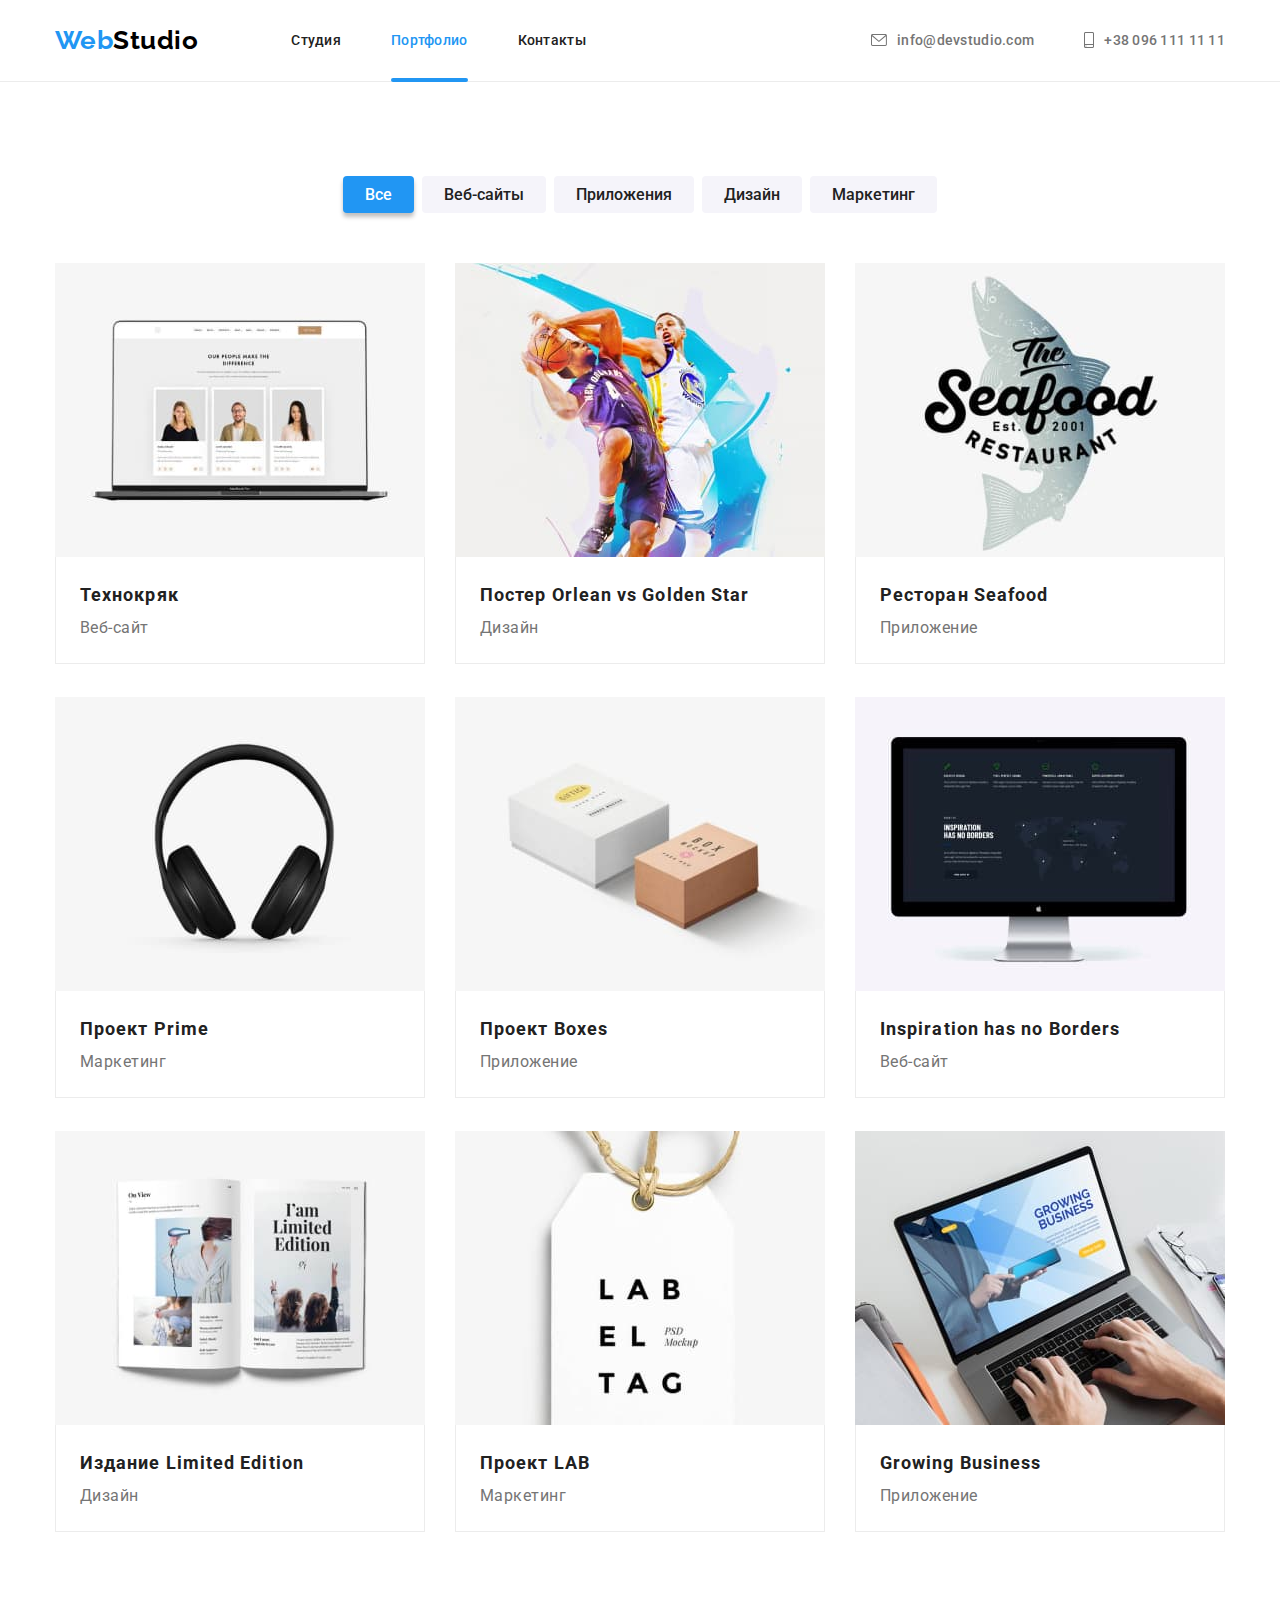
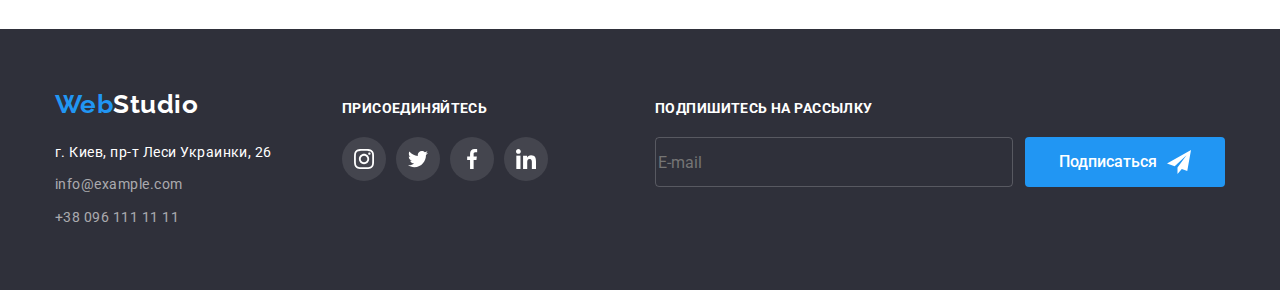
==== portfolio.html @ 254dceac "hw7 --- 1" ====
<!DOCTYPE html>
<html lang="ru">
<head>
  <meta charset="UTF-8">
  <meta http-equiv="X-UA-Compatible" content="IE=edge">
  <meta name="viewport" content="width=device-width, initial-scale=1.0">
  <title>portfolio</title>
  <link rel="stylesheet" href="https://fonts.googleapis.com/css2?family=Raleway:wght@700&family=Roboto:wght@400;500;700;900&display=swap">
  <link rel="stylesheet" href="https://cdnjs.cloudflare.com/ajax/libs/modern-normalize/1.1.0/modern-normalize.css"
    integrity="sha512-Y0MM+V6ymRKN2zStTqzQ227DWhhp4Mzdo6gnlRnuaNCbc+YN/ZH0sBCLTM4M0oSy9c9VKiCvd4Jk44aCLrNS5Q=="
    crossorigin="anonymous" referrerpolicy="no-referrer" />
  <link rel="stylesheet" href="./css/styles.css">  
  <link rel="stylesheet" href="./css/main.min.css">
</head>
<body class="page">
  <!-- Шапка портфолио ------->
  <header class="header">
    <div class="container logo-head">
      <a href="./index.html" class="logo link logo-header"
      >Web<span lang="en" class="top-logo">Studio</span>
      </a>
      <nav class="nav">
        <ul class="site-nav list">
          <li class="site-nav__item"> <a href="./index.html" class="site-nav__studio link"> Студия</a> </li>
          <li class="site-nav__item"> <a href="./portfolio.html" class="site-nav__portfolio link current"> Портфолио</a> </li>
          <li class="site-nav__item"> <a href="" class="site-nav__contacts link"> Контакты</a> </li>
        </ul>
      </nav>
      <ul class="auth-nav list">
        <li class="auth-nav__item"> <a href="mailto:info@devstudio.com" 
                target="_blank" rel="noopener noreferrer"
                class="auth-nav__mail link"><svg class="mail-icon" width="16" height="12">
                  <use href="./images/icons.svg#icon-envelope"></use>
                </svg> info@devstudio.com</a>
        </li>
        <li class="auth-nav__item"> <a href="tel:+380961111111"
                class="auth-nav__phone link"><svg class="phone-icon" width="10" height="16" viewBox="0 0 10 16" fill="none" xmlns="http://www.w3.org/2000/svg">
                  <path d="M8.5 0H1.5C0.672848 0 0 0.672848 0 1.5V14.5C0 15.3272 0.672848 16 1.5 16H8.5C9.32715 16 10 15.3272 10 14.5V1.5C10 0.672848 9.32715 0 8.5 0ZM1.5 1H8.5C8.77588 1 9 1.22412 9 1.5V12H1V1.5C1 1.22412 1.22412 1 1.5 1ZM8.5 15H1.5C1.22412 15 1 14.7759 1 14.5V13H9V14.5C9 14.7759 8.77588 15 8.5 15Z"
                     />
                  <path
                    d="M2.35355 13.7389C2.54882 13.9213 2.54882 14.2169 2.35355 14.3992C2.15828 14.5816 1.84172 14.5816 1.64645 14.3992C1.45118 14.2169 1.45118 13.9213 1.64645 13.7389C1.84172 13.5566 2.15828 13.5566 2.35355 13.7389Z"
                     />
                </svg> +38 096 111 11 11</a>
        </li>
      </ul>
    </div>
  </header>

  <main>
    
  <!--Кнопки-->
  <section class="section portfolio-section">
    <div class="container">
      <h1 class="visually-hidden">Portfolio</h1>
      <ul class="portfolio-btns list">
        <li class="btns-list"><button type="button" class="portfolio-button current">Все</button></li>
        <li class="btns-list"><button type="button" class="portfolio-button">Веб-сайты</button></li>
        <li class="btns-list"><button type="button" class="portfolio-button">Приложения</button></li>
        <li class="btns-list"><button type="button" class="portfolio-button">Дизайн</button></li>
        <li class="btns-list"><button type="button" class="portfolio-button">Маркетинг</button></li>
      </ul>  

  <!--Макеты проектов-->
      <ul class="projects list">
        <li class="item">
          <a href="" class="project-wrap link">
            <div class="project-item-wrap"> 
              <img src="./images/technocrash.jpg" alt="Фото ноутбука" width="370" height="294">
              <p class="project-top-text">Технокряк это современная площадка распространения коронавируса. Компании используют эту платформу для цифрового
              шпионажа и атак на защищённые сервера конкурентов.</p>
            </div>
            <div class="description-photo">            
              <h2 class="title sites">Технокряк</h2> 
              <p class="section content">Веб-сайт </p>
            </div>
          </a>
        </li>

        <li class="item">
          <a href="" class="project-wrap link">
            <div class="project-item-wrap">
              <img src="./images/basketball.jpg" alt="Фото баскетболистов" width="370" height="294">
              <p class="project-top-text">Технокряк это современная площадка распространения коронавируса. Компании используют эту платформу для цифрового
              шпионажа и атак на защищённые сервера конкурентов.</p>
            </div>
            <div class="description-photo">            
              <h2 class="title sites">Постер <span lang="en"> Orlean vs Golden Star</span></h2> 
              <p class="section content">Дизайн </p>
            </div>
          </a>
        </li>

        <li class="item">
          <a href="" class="project-wrap link">
            <div class="project-item-wrap">
              <img src="./images/seafood.jpg" alt="Фото рыбы" width="370" height="294">
              <p class="project-top-text">Технокряк это современная площадка распространения коронавируса. Компании используют эту платформу для цифрового
              шпионажа и атак на защищённые сервера конкурентов.</p>
            </div>
            <div class="description-photo">            
              <h2 class="title sites">Ресторан <span lang="en">Seafood</span> </h2> 
              <p class="section content">Приложение </p>
            </div>
          </a>
        </li>

        <li class="item">
          <a href="" class="project-wrap link">
            <div class="project-item-wrap">
              <img src="./images/speakerphone.jpg" alt="Фото Наушники" width="370" height="294">
              <p class="project-top-text">Технокряк это современная площадка распространения коронавируса. Компании используют эту платформу для цифрового
              шпионажа и атак на защищённые сервера конкурентов.</p>
            </div>
            <div class="description-photo">            
              <h2 class="title sites">Проект <span lang="en">Prime</span></h2> 
              <p class="section content">Маркетинг </p>
            </div>
          </a>
        </li>

        <li class="item">
          <a href="" class="project-wrap link">
            <div class="project-item-wrap">        
              <img src="./images/boxes.jpg" alt="Фото Коробки" width="370" height="294">
              <p class="project-top-text">Технокряк это современная площадка распространения коронавируса. Компании используют эту платформу для цифрового
              шпионажа и атак на защищённые сервера конкурентов.</p>
            </div>
            <div class="description-photo">            
              <h2 class="title sites">Проект <span lang="en">Boxes</span></h2> 
              <p class="section content">Приложение </p>
            </div>
          </a>
        </li>

        <li class="item">
          <a href="" class="project-wrap link">
            <div class="project-item-wrap">
              <img src="./images/display.jpg" alt="Фото Дисплей" width="370" height="294">
              <p class="project-top-text">Технокряк это современная площадка распространения коронавируса. Компании используют эту платформу для цифрового
              шпионажа и атак на защищённые сервера конкурентов.</p>
            </div>
            <div class="description-photo">            
              <h2 class="title sites" lang="en">Inspiration has no Borders</h2> 
              <p class="section content">Веб-сайт </p>
            </div>
          </a>
        </li>

        <li class="item">
          <a href="" class="project-wrap link">
            <div class="project-item-wrap">
              <img src="./images/book.jpg" alt="Фото Книга" width="370" height="294">
              <p class="project-top-text">Технокряк это современная площадка распространения коронавируса. Компании используют эту платформу для цифрового
              шпионажа и атак на защищённые сервера конкурентов.</p>
            </div>
            <div class="description-photo">            
              <h2 class="title sites">Издание <span lang="en">Limited Edition</span></h2> 
              <p class="section content">Дизайн</p> 
            </div>
          </a>
        </li>

        <li class="item">
          <a href="" class="project-wrap link">
            <div class="project-item-wrap">
              <img src="./images/trincket.jpg" alt="Фото брелок" width="370" height="294">
              <p class="project-top-text">Технокряк это современная площадка распространения коронавируса. Компании используют эту платформу для цифрового
              шпионажа и атак на защищённые сервера конкурентов.</p>
            </div>
            <div class="description-photo">            
              <h2 class="title sites">Проект <span lang="en">LAB</span> </h2> 
              <p class="section content">Маркетинг</p> 
            </div>
          </a>
        </li>
        
        <li class="item">
          <a href="" class="project-wrap link">
            <div class="project-item-wrap">
              <img src="./images/desktop.jpg" alt="Фото компьютер" width="370" height="294">
              <p class="project-top-text">Технокряк это современная площадка распространения коронавируса. Компании используют эту платформу для цифрового
              шпионажа и атак на защищённые сервера конкурентов.</p>
            </div>
            <div class="description-photo">            
              <h2 class="title sites" lang="en">Growing Business</h2> 
              <p class="section content">Приложение</p> 
            </div>
          </a>
        </li> 
      </ul>
    </div>
  </section>
  </main>

  <!--------- Подвал-->
  <footer class="footer">
    <div class="container bottom">
        <div class="address-box">
          <a href="./index.html" class="logo link logo-footer">Web<span class="down logo link">Studio</span></a>
          <address>
            <ul class="address list">
              <li class="address__item city"> г. Киев, пр-т Леси Украинки, 26 </li>
              <li class="address__item "> <a href="mailto:info@example.com" class="mail link">info@example.com</a> </li>
              <li class="address__item "> <a href="tel:+380961111111" class="phone link"> +38 096 111 11 11</a> </li>
            </ul>
          </address>
        </div>

        <div class="connect">
          <p class="connect-title">присоединяйтесь</p>
          <ul class="team-social-list list">
            <li class="footer-social-item">
              <a href="" class="footer-social-link">
                <svg class="footer-social-icon" width="20" height="20">
                  <use href="./images/icons.svg#icon-instagram"></use>
                </svg>
              </a>
            </li>
            <li class="footer-social-item">
              <a href="" class="footer-social-link">
                <svg class="footer-social-icon" width="20" height="20">
                  <use href="./images/icons.svg#icon-twitter"></use>
                </svg>
              </a>
            </li>
            <li class="footer-social-item">
              <a href="" class="footer-social-link">
                <svg class="footer-social-icon" width="20" height="20">
                  <use href="./images/icons.svg#icon-facebook"></use>
                </svg>
              </a>
            </li>
            <li class="footer-social-item">
              <a href="" class="footer-social-link">
                <svg class="footer-social-icon" width="20" height="20">
                  <use href="./images/icons.svg#icon-linkedin"></use>
                </svg>
              </a>
            </li>
          </ul>
        </div>
      
            <section class="online">
              <h2 class="online-title">Подпишитесь на рассылку</h2>
              <form action="#" class="online-form">
                <input 
                  type="email" 
                  name="online-mail" 
                  class="online-input" 
                  placeholder="E-mail"  
                  required
                >
                <button type="submit" class="online-button">
                  Подписаться<svg class="online-button-icon" 
                    width="24" 
                    height="24">
                    <use 
                      href="./images/icons.svg#icon-icon-send">
                    </use>
                  </svg>
                </button>
              </form>
            </section>

    </div>
  </footer>  
</body>
</html>
---- css/main.min.css ----
:root{--primary-text-color: #757575;--title-text-color: #212121;--accent-color: #ffffff;--background-color: #f5f4fa;--accent-text-color: #2196f3;--background-hero: #2f303a;--address-color: #c4c4c4;--logo-color: #000000;--header-border: #ececec;--address-color: rgba(255, 255, 255, 0.6);--social-link-color: #afb1b8;--button-shadow: rgba(0, 0, 0, 0.25);--footer-social-link-color: rgba(255, 255, 255, 0.1);--input-form-border: rgba(255, 255, 255, 0.2);--time-duration: 500ms;--features-background-color: rgba(47, 48, 58, 0.8);--top-box-color: rgba(33, 150, 243, 0.9);--backdrop-color: rgba(0, 0, 0, 0.2)}.visually-hidden{position:absolute;width:1px;height:1px;margin:-1px;border:0;padding:0;white-space:nowrap;clip-path:inset(100%);clip:rect(0 0 0 0);overflow:hidden}html{box-sizing:border-box}*,*::before,*::after{box-sizing:inherit}input:-webkit-autofill,input:-webkit-autofill:hover,input:-webkit-autofill:focus,input:-webkit-autofill:active{transition:background-color 5000s ease-in-out 0s;-webkit-box-shadow:0 0 0px 1000px #fff inset}p,h1,h2,h3,h4,h5,h6{margin:0}img{display:block;max-width:100%;height:auto}.list{list-style:none;padding:0;margin:0}.page{margin:0;background-color:var(--accent-color);color:var(--primary-text-color);font-family:Roboto, sans-serif;font-style:normal;letter-spacing:0.03em}.container{text-align:center;width:1200px;margin:0px auto;padding:0 15px}.section .title{color:var(--title-text-color);font-weight:700;font-size:18px;line-height:2;letter-spacing:0.06em}.team-social-list{display:flex;justify-content:center}.team-social-item{background-color:var(--accent-color);width:44px;height:44px;border-radius:50%;transition:background-color var(--time-duration) cubic-bezier(0.4, 0, 0.2, 1)}.team-social-item+.team-social-item{margin-left:10px}.social-link{width:100%;height:100%;display:flex;align-items:center;justify-content:center;border-radius:50%;transition:color var(--time-duration) cubic-bezier(0.4, 0, 0.2, 1),background-color var(--time-duration) cubic-bezier(0.4, 0, 0.2, 1)}.social-link:hover,.social-link:focus{background-color:var(--accent-text-color)}.social-link:hover .social-icon,.social-link:focus .social-icon{fill:var(--accent-color)}.social-icon{fill:var(--social-link-color);transition:fill var(--time-duration) cubic-bezier(0.4, 0, 0.2, 1)}.customers{justify-content:center;padding-top:100px;padding-bottom:88px}.customers-title{margin-bottom:50px}.customers-list{display:flex;justify-content:center}.customers-item{background-color:var(--accent-color);width:170px;height:92px;border:1px solid var(--social-link-color);box-sizing:border-box;border-radius:4px;transition:color var(--time-duration) cubic-bezier(0.4, 0, 0.2, 1)}.customers-item:hover,.customers-item:focus{border:1px solid var(--accent-text-color);box-sizing:border-box;border-radius:4px}.customers-item+.customers-item{margin-left:30px}.customers-link{width:100%;height:100%;display:flex;align-items:center;justify-content:center;transition:color var(--time-duration) cubic-bezier(0.4, 0, 0.2, 1)}.customers-link:hover,.customers-link:focus{background-color:var(--accent-color)}.customers-link:hover .customers-icon,.customers-link:focus .customers-icon{fill:var(--accent-text-color)}.customers-icon{fill:var(--social-link-color);transition:fill var(--time-duration) cubic-bezier(0.4, 0, 0.2, 1)}.header{border-bottom:1px solid var(--header-border)}.logo-head{display:flex;align-items:center}.link{text-decoration:none;color:inherit;transition:color var(--time-duration) cubic-bezier(0.4, 0, 0.2, 1)}.logo{color:var(--accent-text-color);font-weight:700;font-size:26px;line-height:1.2;font-family:Raleway, sans-serif;transition:color var(--time-duration) cubic-bezier(0.4, 0, 0.2, 1)}.logo:hover{color:var(--accent-text-color)}.top-logo{color:var(--logo-color)}.logo-header .logo{padding-top:24px;padding-bottom:24px}.down,.city{color:var(--accent-color)}.nav{margin-left:93px}.site-nav{display:flex;color:var(--title-text-color);font-weight:500;font-size:14px;line-height:1.2;letter-spacing:.02em;transition:color var(--time-duration) cubic-bezier(0.4, 0, 0.2, 1)}.site-nav__item+.site-nav__item{margin-left:50px}.site-nav__studio,.site-nav__portfolio,.site-nav__contacts{color:var(--title-text-color);padding-top:32px;padding-bottom:32px;display:block;transition:color var(--time-duration) cubic-bezier(0.4, 0, 0.2, 1)}.site-nav .link{position:relative}.site-nav .link:hover,.site-nav .link:focus,.site-nav .link.current{color:var(--accent-text-color)}.site-nav .link.current::after{position:absolute;content:"";width:100%;height:4px;background-color:var(--accent-text-color);left:0;bottom:-1px;box-sizing:border-box;border-radius:2px}.auth-nav{display:flex;margin-left:auto;transition:color var(--time-duration) cubic-bezier(0.4, 0, 0.2, 1)}.auth-nav__item+.auth-nav__item{margin-left:50px}.auth-nav__mail,.auth-nav__phone,.auth-nav__first-mail{display:flex;align-items:center;color:var(--primary-text-color);font-weight:500;font-size:14px;line-height:1.2;letter-spacing:.02em;padding:32px 0;transition:color var(--time-duration) cubic-bezier(0.4, 0, 0.2, 1)}.auth-nav .link:hover,.auth-nav .link:focus{color:var(--accent-text-color)}.auth-nav .link:hover .mail-icon,.auth-nav .link:focus .mail-icon,.auth-nav .link:hover .phone-icon,.auth-nav .link:focus .phone-icon{fill:var(--accent-text-color)}.mail-icon,.phone-icon{fill:currentColor;margin-right:10px;transition:fill var(--time-duration) cubic-bezier(0.4, 0, 0.2, 1)}.hero{padding-top:200px;padding-bottom:200px;background-color:var(--background-hero);background-image:linear-gradient(rgba(47,48,58,0.4), rgba(47,48,58,0.4)),url(../images/hero-bg.jpg);width:1600px;height:600px;background-repeat:no-repeat;background-position:50% 50%;background-size:cover;margin:0 auto}.hero__title{color:var(--accent-color);font-weight:900;font-size:44px;line-height:1.4;letter-spacing:.06em;width:696px;margin:0 auto 30px;text-transform:uppercase}.hero__button{color:var(--accent-color);font-weight:700;font-size:16px;line-height:1.9;letter-spacing:.06em;text-align:center;width:200px;height:50px;border-radius:4px;border:0;background-color:var(--accent-text-color);font-family:Roboto, sans-serif;cursor:pointer}.employees{display:flex}.employees .item{border-radius:4px;box-shadow:0 4px 4px 0 var(--button-shadow);overflow:hidden}.employees .item+.item{margin-left:30px}.property{padding-bottom:94px;padding-top:94px}.properties{display:flex}.properties .item{margin-right:30px;width:270px}.properties .item:last-child{margin-right:0}.property-item{display:flex;align-items:center;justify-content:center;background-color:var(--background-color);width:270px;height:120px;margin-bottom:30px}.title-features{display:inline;margin-right:auto;margin-bottom:50px}.photos{padding-bottom:94px}.features{display:flex}.features .item{position:relative}.features .item+.item{margin-left:30px}.features-text{color:var(--accent-color);font-weight:700;font-size:14px;line-height:1.2;letter-spacing:.03em;text-transform:uppercase}.features-text-box{position:absolute;background-color:var(--features-background-color);width:370px;height:70px;bottom:0;display:flex;align-items:center;justify-content:center}.projects{display:flex;flex-wrap:wrap;padding-left:0;padding-right:0;transition:color var(--time-duration) cubic-bezier(0.4, 0, 0.2, 1)}.projects .item{text-align:left;width:370px;height:404px;margin-right:30px;transition:color var(--time-duration) cubic-bezier(0.4, 0, 0.2, 1),box-shadow var(--time-duration) cubic-bezier(0.4, 0, 0.2, 1)}.projects .project-wrap:hover,.projects .project-wrap:focus{box-shadow:0 4px 4px 0 var(--button-shadow)}.project-wrap{display:block;transition:box-shadow var(--time-duration) cubic-bezier(0.4, 0, 0.2, 1)}.project-wrap:hover .project-top-text,.project-wrap:focus .project-top-text{transform:translateY(0)}.projects .item:nth-child(3n){margin-right:0}.projects .item:nth-child(n+3){margin-bottom:30px}.projects .item:nth-last-child(-n+3){margin-bottom:0}.project-item-wrap{position:relative;overflow:hidden}.project-top-text{position:absolute;top:0;left:0;height:100%;color:var(--accent-color);font-size:18px;line-height:1.55;letter-spacing:.03em;background-color:var(--top-box-color);padding:63px 24px;transform:translateY(101%);transition:transform var(--time-duration)}.address .link{color:var(--address-color)}.address .link:focus,.address .link:hover{color:var(--accent-text-color)}.footer{display:flex;padding-top:60px;padding-bottom:60px;background-color:var(--background-hero)}.bottom{display:flex;text-align:left}.footer .bottom{align-items:baseline}.page{color:var(--address-color)}.footer .mail,.footer .phone,.footer .city{font-weight:400;font-size:14px;line-height:1.7;font-style:normal;display:block}.address__item{margin-bottom:9px}.address__item:last-child{margin-bottom:0}.bottom .logo{display:flex}.logo-footer{margin-bottom:20px}.address-row{margin-bottom:9px}.connect{margin-left:70px}.connect-title,.online-title{color:var(--accent-color);font-weight:700;font-size:14px;line-height:1.2;letter-spacing:.03em;margin-bottom:20px;text-transform:uppercase}.footer-social-item{border-radius:50%;width:44px;height:44px;transition:background-color var(--time-duration) cubic-bezier(0.4, 0, 0.2, 1)}.footer-social-link{width:100%;height:100%;display:flex;align-items:center;justify-content:center;border-radius:50%;transition:background-color var(--time-duration) cubic-bezier(0.4, 0, 0.2, 1);background-color:var(--footer-social-link-color)}.footer-social-link:hover,.footer-social-link:focus{background-color:var(--accent-text-color)}.footer-social-link:hover .footer-social-icon,.footer-social-link:focus .footer-social-icon{fill:var(--accent-color)}.footer-social-item+.footer-social-item{margin-left:10px}.footer-social-icon{fill:var(--accent-color);transition:fill var(--time-duration) cubic-bezier(0.4, 0, 0.2, 1)}.online{margin-left:auto}.online-input{background-color:transparent;width:358px;height:50px;border:1px solid var(--input-form-border);border-radius:4px;outline:none;background-color:transparent;color:var(--accent-color);transition:border-color var(--time-duration) cubic-bezier(0.4, 0, 0.2, 1)}.online-form{display:flex;align-items:center;justify-content:center}.online-title{color:var(--accent-color);font-weight:700;font-size:14px;line-height:1.2;letter-spacing:.03em;margin-bottom:20px;text-transform:uppercase}.online-button{display:flex;align-items:center;justify-content:center;border-radius:4px;padding:6px 22px;border:0;margin-left:12px;background-color:var(--accent-text-color);color:var(--accent-color);font-weight:500;font-size:16px;line-height:1.6;width:200px;height:50px;cursor:pointer;transition:color var(--time-duration) cubic-bezier(0.4, 0, 0.2, 1),background-color var(--time-duration) cubic-bezier(0.4, 0, 0.2, 1)}.online-button-icon{margin-left:10px;transition:fill var(--time-duration) cubic-bezier(0.4, 0, 0.2, 1)}.section .images{display:block}.section .customers-title,.section .images,.section .list-team{color:var(--title-text-color);font-weight:700;font-size:36px;line-height:1.16;letter-spacing:.03em;text-align:center}.section .list-team{margin-bottom:50px}.signature{background-color:var(--accent-color);padding:30px}.title-description{margin-bottom:10px;text-align:left;color:var(--title-text-color);font-weight:700;font-size:14px;line-height:1.2;letter-spacing:.03em;text-transform:uppercase}.title{color:var(--title-text-color);letter-spacing:0.06em}.title-team{color:var(--title-text-color);font-weight:500;font-size:16px;line-height:1.2;text-align:center;margin-bottom:10px}.section-content{text-align:left;color:var(--primary-text-color);font-weight:400;font-size:14px;line-height:1.71;letter-spacing:.03em}.profession{text-align:center;margin-bottom:16px}.team{background-color:var(--background-color);padding-bottom:94px;padding-top:94px}.portfolio-section{padding:94px 0;transition:color var(--time-duration) cubic-bezier(0.4, 0, 0.2, 1)}.portfolio-btns{display:flex;align-items:center;justify-content:center;margin-bottom:50px}.portfolio-btns .current{background-color:var(--accent-text-color);color:var(--accent-color);box-shadow:0 4px 4px 0 var(--button-shadow)}.btns-list:first-child{margin-left:0}.btns-list{margin-left:8px;transition:background-color var(--time-duration) cubic-bezier(0.4, 0, 0.2, 1)}.portfolio-button{border-radius:4px;padding:6px 22px;border:0;background-color:var(--background-color);color:var(--title-text-color);font-weight:500;font-size:16px;line-height:1.6;cursor:pointer;transition:color var(--time-duration) cubic-bezier(0.4, 0, 0.2, 1),background-color var(--time-duration) cubic-bezier(0.4, 0, 0.2, 1),box-shadow var(--time-duration) cubic-bezier(0.4, 0, 0.2, 1)}.portfolio-button:hover,.portfolio-button:focus,.portfolio-button:active{background-color:var(--accent-text-color);color:var(--accent-color);box-shadow:0 4px 4px 0 var(--button-shadow)}.title .sites{font-weight:700;font-size:18px;line-height:2;letter-spacing:.06em;margin-bottom:4px}.description-photo{padding:20px 24px;border:1px solid var(--header-border);border-top:0}.section .content{color:var(--primary-text-color);font-size:16px;line-height:1.87}.backdrop{position:fixed;width:100vw;height:100vh;background-color:var(--backdrop-color);top:0;left:0;transition:opacity var(--time-duration),visibility var(--time-duration)}.modal{position:absolute;padding:40px;top:50%;left:50%;transform:rotate(0) translate(-50%, -50%);transition:transform var(--time-duration);width:528px;height:581px;background-color:var(--background-color);border-radius:5px}.modal-form{margin-top:30px}.modal-form-field{margin-bottom:10px}.modal-form-field:last-child{margin-bottom:0}.modal-input-wrap{position:relative}.modal-input-text{color:var(--logo-color);font-size:12px;display:block;margin-bottom:5px}.modal-input{display:block;width:100%;height:40px;border:1px solid;border-color:var(--input-form-border);border-radius:4px;padding-left:48px;padding-right:31px;outline:none;background-color:transparent;transition:border-color var(--time-duration) cubic-bezier(0.4, 0, 0.2, 1);color:var(--logo-color)}.modal-input:focus+.input-icon,.modal-input:hover+.input-icon{fill:var(--accent-text-color)}.modal-input:hover,.modal-input:focus{border-color:var(--accent-text-color)}.modal-text{display:block;width:100%;height:100px;border:1px solid var(--input-form-border);border-radius:4px;outline:none;padding:10px;resize:none;background-color:transparent;color:var(--logo-color);transition:border-color var(--time-duration) cubic-bezier(0.4, 0, 0.2, 1)}.modal-text:focus,.modal-text:hover{border-color:var(--accent-text-color)}.input-icon{position:absolute;top:50%;transform:translateY(-50%);left:12px;transition:fill var(--time-duration) cubic-bezier(0.4, 0, 0.2, 1)}.icon-close{transition:fill var(--time-duration) cubic-bezier(0.4, 0, 0.2, 1)}.modal-close-button-link:hover .icon-close{fill:var(--accent-text-color)}.modal-close-button{position:absolute;top:8px;right:8px;width:30px;height:30px;background-color:transparent;border-radius:50%;border:1px solid var(--address-color);display:flex;align-items:center;justify-content:center;transition:fill var(--time-duration) cubic-bezier(0.4, 0, 0.2, 1)}.modal-close-button:hover,.modal-close-button:focus{fill:var(--accent-text-color)}.modal-title{position:absolute;color:var(--title-text-color);font-weight:700;font-size:20px;line-height:1.15;letter-spacing:.03em;text-align:center;margin-bottom:12px}.modal-submit-button{display:flex;align-items:center;justify-content:center;border-radius:4px;border:0;background-color:var(--accent-text-color);color:var(--accent-color);font-weight:500;font-size:16px;line-height:1.6;width:200px;height:50px;cursor:pointer;transition:color var(--time-duration) cubic-bezier(0.4, 0, 0.2, 1),background-color var(--time-duration) cubic-bezier(0.4, 0, 0.2, 1);margin:30px auto}.check-wrap{margin-top:20px}.modal-check-text{display:flex;align-items:center;color:var(--primary-text-color);font-weight:400;font-size:14px;line-height:1.71;letter-spacing:.03em}.modal-check-text span{width:16px;height:15px;border:2px solid var(--logo-color);margin-right:5px;border-radius:2px;display:flex;align-items:center;justify-content:center}.modal-check:checked+.modal-check-text span{background-color:var(--accent-color);border:none}.modal-check-link{color:var(--accent-text-color);font-weight:400;font-size:14px;line-height:1.71;letter-spacing:.03em;text-decoration-line:underline;padding-left:5px}.modal-check:checked+.modal-check-text .icon-check{fill:var(--accent-text-color)}.icon-check{fill:transparent}.is-hidden{visibility:hidden;opacity:0;pointer-events:none}.backdrop.is-hidden .modal{transform:rotate(90deg)}
/*# sourceMappingURL=main.min.css.map */
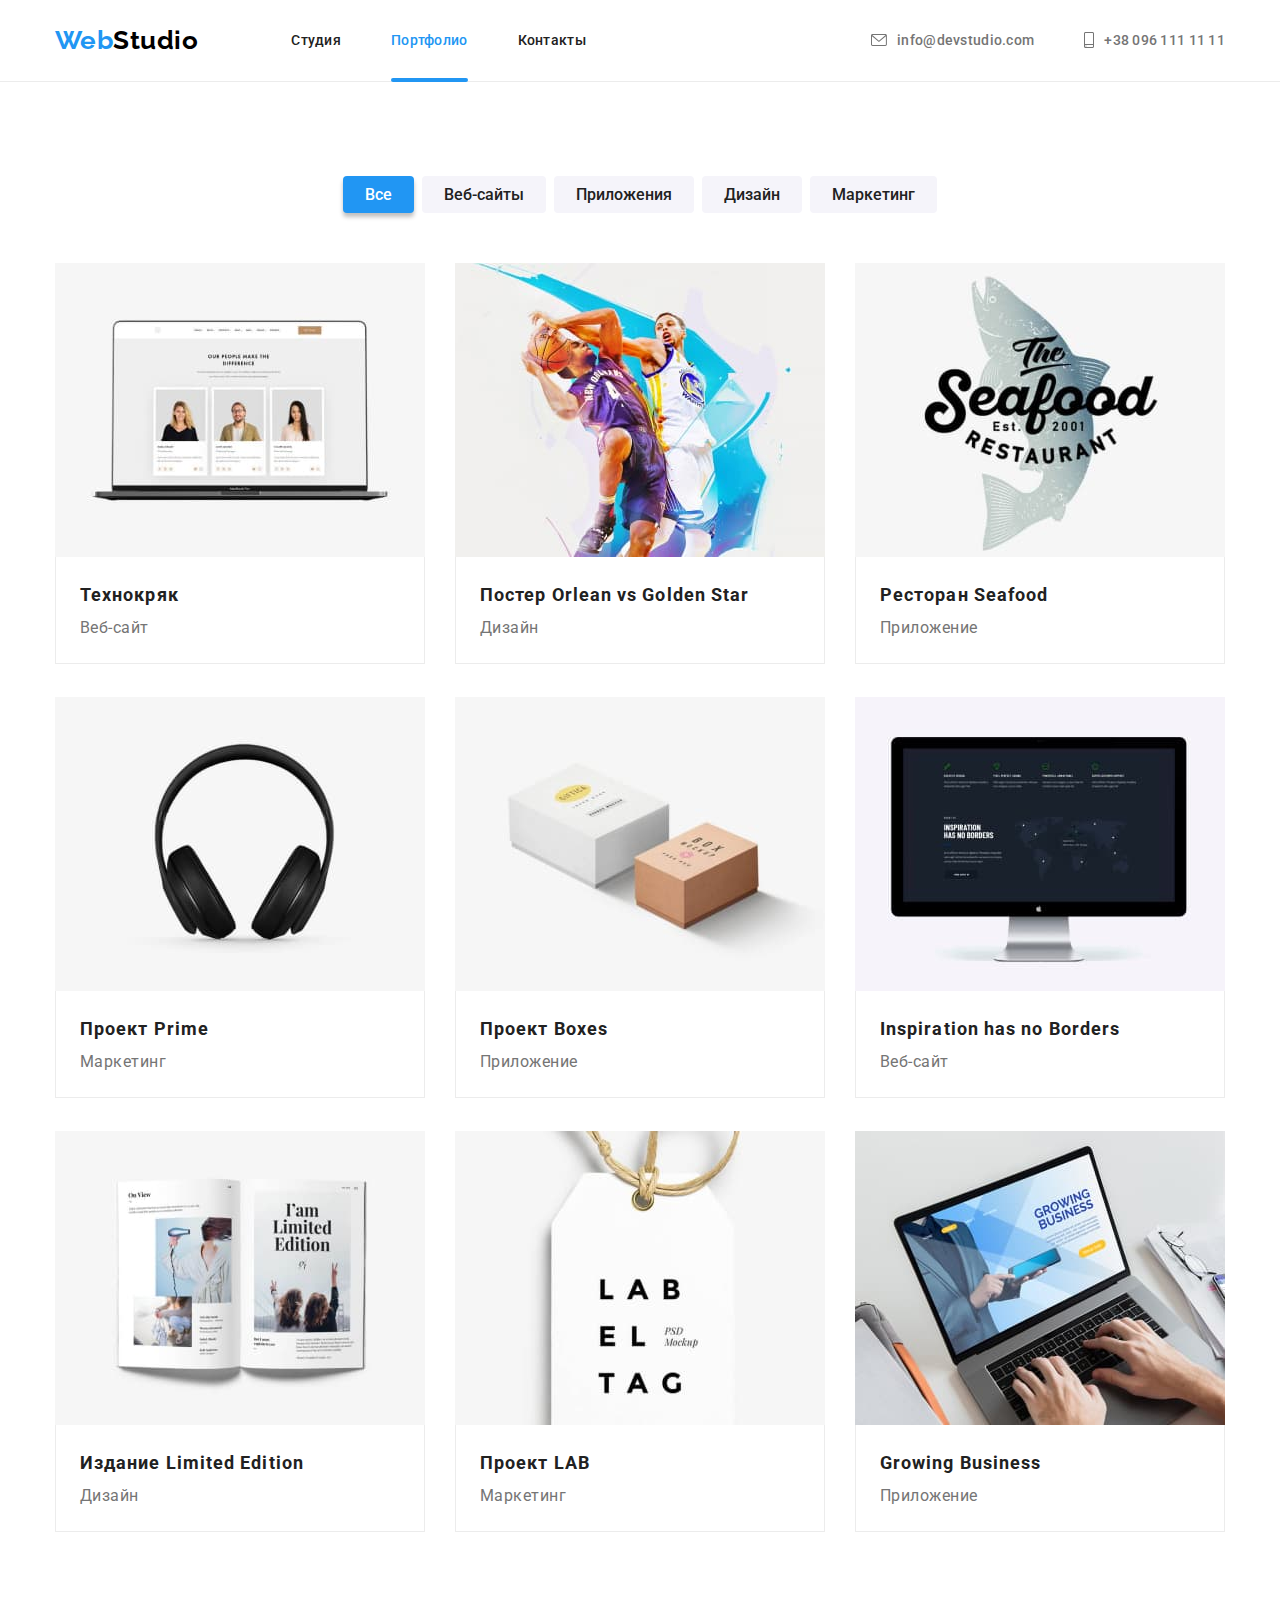
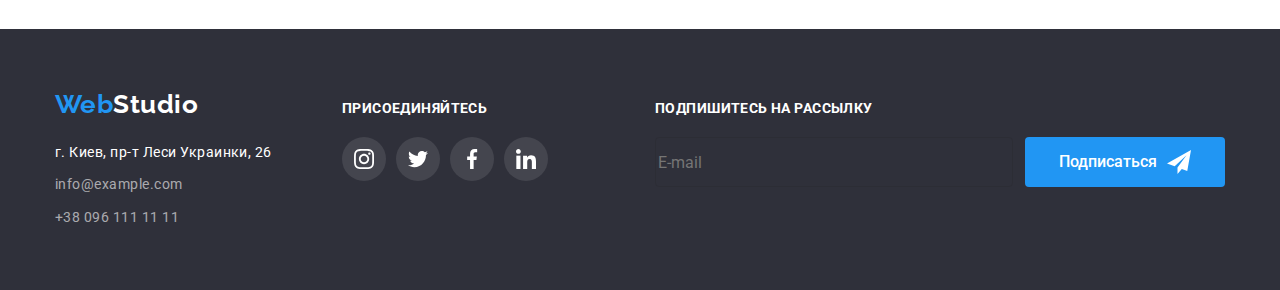
==== commit c40fc50d: "hw7 +++1" ====
--- a/portfolio.html
+++ b/portfolio.html
@@ -9,7 +9,6 @@
   <link rel="stylesheet" href="https://cdnjs.cloudflare.com/ajax/libs/modern-normalize/1.1.0/modern-normalize.css"
     integrity="sha512-Y0MM+V6ymRKN2zStTqzQ227DWhhp4Mzdo6gnlRnuaNCbc+YN/ZH0sBCLTM4M0oSy9c9VKiCvd4Jk44aCLrNS5Q=="
     crossorigin="anonymous" referrerpolicy="no-referrer" />
-  <link rel="stylesheet" href="./css/styles.css">  
   <link rel="stylesheet" href="./css/main.min.css">
 </head>
 <body class="page">
@@ -63,10 +62,10 @@
   <!--Макеты проектов-->
       <ul class="projects list">
         <li class="item">
-          <a href="" class="project-wrap link">
-            <div class="project-item-wrap"> 
+          <a href="" class="project__wrap link">
+            <div class="project__item-wrap"> 
               <img src="./images/technocrash.jpg" alt="Фото ноутбука" width="370" height="294">
-              <p class="project-top-text">Технокряк это современная площадка распространения коронавируса. Компании используют эту платформу для цифрового
+              <p class="project__top-text">Технокряк это современная площадка распространения коронавируса. Компании используют эту платформу для цифрового
               шпионажа и атак на защищённые сервера конкурентов.</p>
             </div>
             <div class="description-photo">            
@@ -77,10 +76,10 @@
         </li>
 
         <li class="item">
-          <a href="" class="project-wrap link">
-            <div class="project-item-wrap">
+          <a href="" class="project__wrap link">
+            <div class="project__item-wrap">
               <img src="./images/basketball.jpg" alt="Фото баскетболистов" width="370" height="294">
-              <p class="project-top-text">Технокряк это современная площадка распространения коронавируса. Компании используют эту платформу для цифрового
+              <p class="project__top-text">Технокряк это современная площадка распространения коронавируса. Компании используют эту платформу для цифрового
               шпионажа и атак на защищённые сервера конкурентов.</p>
             </div>
             <div class="description-photo">            
@@ -91,10 +90,10 @@
         </li>
 
         <li class="item">
-          <a href="" class="project-wrap link">
-            <div class="project-item-wrap">
+          <a href="" class="project__wrap link">
+            <div class="project__item-wrap">
               <img src="./images/seafood.jpg" alt="Фото рыбы" width="370" height="294">
-              <p class="project-top-text">Технокряк это современная площадка распространения коронавируса. Компании используют эту платформу для цифрового
+              <p class="project__top-text">Технокряк это современная площадка распространения коронавируса. Компании используют эту платформу для цифрового
               шпионажа и атак на защищённые сервера конкурентов.</p>
             </div>
             <div class="description-photo">            
@@ -105,10 +104,10 @@
         </li>
 
         <li class="item">
-          <a href="" class="project-wrap link">
-            <div class="project-item-wrap">
+          <a href="" class="project__wrap link">
+            <div class="project__item-wrap">
               <img src="./images/speakerphone.jpg" alt="Фото Наушники" width="370" height="294">
-              <p class="project-top-text">Технокряк это современная площадка распространения коронавируса. Компании используют эту платформу для цифрового
+              <p class="project__top-text">Технокряк это современная площадка распространения коронавируса. Компании используют эту платформу для цифрового
               шпионажа и атак на защищённые сервера конкурентов.</p>
             </div>
             <div class="description-photo">            
@@ -119,10 +118,10 @@
         </li>
 
         <li class="item">
-          <a href="" class="project-wrap link">
-            <div class="project-item-wrap">        
+          <a href="" class="project__wrap link">
+            <div class="project__item-wrap">        
               <img src="./images/boxes.jpg" alt="Фото Коробки" width="370" height="294">
-              <p class="project-top-text">Технокряк это современная площадка распространения коронавируса. Компании используют эту платформу для цифрового
+              <p class="project__top-text">Технокряк это современная площадка распространения коронавируса. Компании используют эту платформу для цифрового
               шпионажа и атак на защищённые сервера конкурентов.</p>
             </div>
             <div class="description-photo">            
@@ -133,10 +132,10 @@
         </li>
 
         <li class="item">
-          <a href="" class="project-wrap link">
-            <div class="project-item-wrap">
+          <a href="" class="project__wrap link">
+            <div class="project__item-wrap">
               <img src="./images/display.jpg" alt="Фото Дисплей" width="370" height="294">
-              <p class="project-top-text">Технокряк это современная площадка распространения коронавируса. Компании используют эту платформу для цифрового
+              <p class="project__top-text">Технокряк это современная площадка распространения коронавируса. Компании используют эту платформу для цифрового
               шпионажа и атак на защищённые сервера конкурентов.</p>
             </div>
             <div class="description-photo">            
@@ -147,10 +146,10 @@
         </li>
 
         <li class="item">
-          <a href="" class="project-wrap link">
-            <div class="project-item-wrap">
+          <a href="" class="project__wrap link">
+            <div class="project__item-wrap">
               <img src="./images/book.jpg" alt="Фото Книга" width="370" height="294">
-              <p class="project-top-text">Технокряк это современная площадка распространения коронавируса. Компании используют эту платформу для цифрового
+              <p class="project__top-text">Технокряк это современная площадка распространения коронавируса. Компании используют эту платформу для цифрового
               шпионажа и атак на защищённые сервера конкурентов.</p>
             </div>
             <div class="description-photo">            
@@ -161,10 +160,10 @@
         </li>
 
         <li class="item">
-          <a href="" class="project-wrap link">
-            <div class="project-item-wrap">
+          <a href="" class="project__wrap link">
+            <div class="project__item-wrap">
               <img src="./images/trincket.jpg" alt="Фото брелок" width="370" height="294">
-              <p class="project-top-text">Технокряк это современная площадка распространения коронавируса. Компании используют эту платформу для цифрового
+              <p class="project__top-text">Технокряк это современная площадка распространения коронавируса. Компании используют эту платформу для цифрового
               шпионажа и атак на защищённые сервера конкурентов.</p>
             </div>
             <div class="description-photo">            
@@ -175,10 +174,10 @@
         </li>
         
         <li class="item">
-          <a href="" class="project-wrap link">
-            <div class="project-item-wrap">
+          <a href="" class="project__wrap link">
+            <div class="project__item-wrap">
               <img src="./images/desktop.jpg" alt="Фото компьютер" width="370" height="294">
-              <p class="project-top-text">Технокряк это современная площадка распространения коронавируса. Компании используют эту платформу для цифрового
+              <p class="project__top-text">Технокряк это современная площадка распространения коронавируса. Компании используют эту платформу для цифрового
               шпионажа и атак на защищённые сервера конкурентов.</p>
             </div>
             <div class="description-photo">            
@@ -207,8 +206,8 @@
         </div>
 
         <div class="connect">
-          <p class="connect-title">присоединяйтесь</p>
-          <ul class="team-social-list list">
+          <p class="title__connect">присоединяйтесь</p>
+          <ul class="team-social__list list">
             <li class="footer-social-item">
               <a href="" class="footer-social-link">
                 <svg class="footer-social-icon" width="20" height="20">
@@ -241,7 +240,7 @@
         </div>
       
             <section class="online">
-              <h2 class="online-title">Подпишитесь на рассылку</h2>
+              <h2 class="title__online">Подпишитесь на рассылку</h2>
               <form action="#" class="online-form">
                 <input 
                   type="email" 
@@ -250,8 +249,8 @@
                   placeholder="E-mail"  
                   required
                 >
-                <button type="submit" class="online-button">
-                  Подписаться<svg class="online-button-icon" 
+                <button type="submit" class="online__button">
+                  Подписаться<svg class="online__button-icon" 
                     width="24" 
                     height="24">
                     <use 
--- a/css/main.min.css
+++ b/css/main.min.css
@@ -1,2 +1,2 @@
-:root{--primary-text-color: #757575;--title-text-color: #212121;--accent-color: #ffffff;--background-color: #f5f4fa;--accent-text-color: #2196f3;--background-hero: #2f303a;--address-color: #c4c4c4;--logo-color: #000000;--header-border: #ececec;--address-color: rgba(255, 255, 255, 0.6);--social-link-color: #afb1b8;--button-shadow: rgba(0, 0, 0, 0.25);--footer-social-link-color: rgba(255, 255, 255, 0.1);--input-form-border: rgba(255, 255, 255, 0.2);--time-duration: 500ms;--features-background-color: rgba(47, 48, 58, 0.8);--top-box-color: rgba(33, 150, 243, 0.9);--backdrop-color: rgba(0, 0, 0, 0.2)}.visually-hidden{position:absolute;width:1px;height:1px;margin:-1px;border:0;padding:0;white-space:nowrap;clip-path:inset(100%);clip:rect(0 0 0 0);overflow:hidden}html{box-sizing:border-box}*,*::before,*::after{box-sizing:inherit}input:-webkit-autofill,input:-webkit-autofill:hover,input:-webkit-autofill:focus,input:-webkit-autofill:active{transition:background-color 5000s ease-in-out 0s;-webkit-box-shadow:0 0 0px 1000px #fff inset}p,h1,h2,h3,h4,h5,h6{margin:0}img{display:block;max-width:100%;height:auto}.list{list-style:none;padding:0;margin:0}.page{margin:0;background-color:var(--accent-color);color:var(--primary-text-color);font-family:Roboto, sans-serif;font-style:normal;letter-spacing:0.03em}.container{text-align:center;width:1200px;margin:0px auto;padding:0 15px}.section .title{color:var(--title-text-color);font-weight:700;font-size:18px;line-height:2;letter-spacing:0.06em}.team-social-list{display:flex;justify-content:center}.team-social-item{background-color:var(--accent-color);width:44px;height:44px;border-radius:50%;transition:background-color var(--time-duration) cubic-bezier(0.4, 0, 0.2, 1)}.team-social-item+.team-social-item{margin-left:10px}.social-link{width:100%;height:100%;display:flex;align-items:center;justify-content:center;border-radius:50%;transition:color var(--time-duration) cubic-bezier(0.4, 0, 0.2, 1),background-color var(--time-duration) cubic-bezier(0.4, 0, 0.2, 1)}.social-link:hover,.social-link:focus{background-color:var(--accent-text-color)}.social-link:hover .social-icon,.social-link:focus .social-icon{fill:var(--accent-color)}.social-icon{fill:var(--social-link-color);transition:fill var(--time-duration) cubic-bezier(0.4, 0, 0.2, 1)}.customers{justify-content:center;padding-top:100px;padding-bottom:88px}.customers-title{margin-bottom:50px}.customers-list{display:flex;justify-content:center}.customers-item{background-color:var(--accent-color);width:170px;height:92px;border:1px solid var(--social-link-color);box-sizing:border-box;border-radius:4px;transition:color var(--time-duration) cubic-bezier(0.4, 0, 0.2, 1)}.customers-item:hover,.customers-item:focus{border:1px solid var(--accent-text-color);box-sizing:border-box;border-radius:4px}.customers-item+.customers-item{margin-left:30px}.customers-link{width:100%;height:100%;display:flex;align-items:center;justify-content:center;transition:color var(--time-duration) cubic-bezier(0.4, 0, 0.2, 1)}.customers-link:hover,.customers-link:focus{background-color:var(--accent-color)}.customers-link:hover .customers-icon,.customers-link:focus .customers-icon{fill:var(--accent-text-color)}.customers-icon{fill:var(--social-link-color);transition:fill var(--time-duration) cubic-bezier(0.4, 0, 0.2, 1)}.header{border-bottom:1px solid var(--header-border)}.logo-head{display:flex;align-items:center}.link{text-decoration:none;color:inherit;transition:color var(--time-duration) cubic-bezier(0.4, 0, 0.2, 1)}.logo{color:var(--accent-text-color);font-weight:700;font-size:26px;line-height:1.2;font-family:Raleway, sans-serif;transition:color var(--time-duration) cubic-bezier(0.4, 0, 0.2, 1)}.logo:hover{color:var(--accent-text-color)}.top-logo{color:var(--logo-color)}.logo-header .logo{padding-top:24px;padding-bottom:24px}.down,.city{color:var(--accent-color)}.nav{margin-left:93px}.site-nav{display:flex;color:var(--title-text-color);font-weight:500;font-size:14px;line-height:1.2;letter-spacing:.02em;transition:color var(--time-duration) cubic-bezier(0.4, 0, 0.2, 1)}.site-nav__item+.site-nav__item{margin-left:50px}.site-nav__studio,.site-nav__portfolio,.site-nav__contacts{color:var(--title-text-color);padding-top:32px;padding-bottom:32px;display:block;transition:color var(--time-duration) cubic-bezier(0.4, 0, 0.2, 1)}.site-nav .link{position:relative}.site-nav .link:hover,.site-nav .link:focus,.site-nav .link.current{color:var(--accent-text-color)}.site-nav .link.current::after{position:absolute;content:"";width:100%;height:4px;background-color:var(--accent-text-color);left:0;bottom:-1px;box-sizing:border-box;border-radius:2px}.auth-nav{display:flex;margin-left:auto;transition:color var(--time-duration) cubic-bezier(0.4, 0, 0.2, 1)}.auth-nav__item+.auth-nav__item{margin-left:50px}.auth-nav__mail,.auth-nav__phone,.auth-nav__first-mail{display:flex;align-items:center;color:var(--primary-text-color);font-weight:500;font-size:14px;line-height:1.2;letter-spacing:.02em;padding:32px 0;transition:color var(--time-duration) cubic-bezier(0.4, 0, 0.2, 1)}.auth-nav .link:hover,.auth-nav .link:focus{color:var(--accent-text-color)}.auth-nav .link:hover .mail-icon,.auth-nav .link:focus .mail-icon,.auth-nav .link:hover .phone-icon,.auth-nav .link:focus .phone-icon{fill:var(--accent-text-color)}.mail-icon,.phone-icon{fill:currentColor;margin-right:10px;transition:fill var(--time-duration) cubic-bezier(0.4, 0, 0.2, 1)}.hero{padding-top:200px;padding-bottom:200px;background-color:var(--background-hero);background-image:linear-gradient(rgba(47,48,58,0.4), rgba(47,48,58,0.4)),url(../images/hero-bg.jpg);width:1600px;height:600px;background-repeat:no-repeat;background-position:50% 50%;background-size:cover;margin:0 auto}.hero__title{color:var(--accent-color);font-weight:900;font-size:44px;line-height:1.4;letter-spacing:.06em;width:696px;margin:0 auto 30px;text-transform:uppercase}.hero__button{color:var(--accent-color);font-weight:700;font-size:16px;line-height:1.9;letter-spacing:.06em;text-align:center;width:200px;height:50px;border-radius:4px;border:0;background-color:var(--accent-text-color);font-family:Roboto, sans-serif;cursor:pointer}.employees{display:flex}.employees .item{border-radius:4px;box-shadow:0 4px 4px 0 var(--button-shadow);overflow:hidden}.employees .item+.item{margin-left:30px}.property{padding-bottom:94px;padding-top:94px}.properties{display:flex}.properties .item{margin-right:30px;width:270px}.properties .item:last-child{margin-right:0}.property-item{display:flex;align-items:center;justify-content:center;background-color:var(--background-color);width:270px;height:120px;margin-bottom:30px}.title-features{display:inline;margin-right:auto;margin-bottom:50px}.photos{padding-bottom:94px}.features{display:flex}.features .item{position:relative}.features .item+.item{margin-left:30px}.features-text{color:var(--accent-color);font-weight:700;font-size:14px;line-height:1.2;letter-spacing:.03em;text-transform:uppercase}.features-text-box{position:absolute;background-color:var(--features-background-color);width:370px;height:70px;bottom:0;display:flex;align-items:center;justify-content:center}.projects{display:flex;flex-wrap:wrap;padding-left:0;padding-right:0;transition:color var(--time-duration) cubic-bezier(0.4, 0, 0.2, 1)}.projects .item{text-align:left;width:370px;height:404px;margin-right:30px;transition:color var(--time-duration) cubic-bezier(0.4, 0, 0.2, 1),box-shadow var(--time-duration) cubic-bezier(0.4, 0, 0.2, 1)}.projects .project-wrap:hover,.projects .project-wrap:focus{box-shadow:0 4px 4px 0 var(--button-shadow)}.project-wrap{display:block;transition:box-shadow var(--time-duration) cubic-bezier(0.4, 0, 0.2, 1)}.project-wrap:hover .project-top-text,.project-wrap:focus .project-top-text{transform:translateY(0)}.projects .item:nth-child(3n){margin-right:0}.projects .item:nth-child(n+3){margin-bottom:30px}.projects .item:nth-last-child(-n+3){margin-bottom:0}.project-item-wrap{position:relative;overflow:hidden}.project-top-text{position:absolute;top:0;left:0;height:100%;color:var(--accent-color);font-size:18px;line-height:1.55;letter-spacing:.03em;background-color:var(--top-box-color);padding:63px 24px;transform:translateY(101%);transition:transform var(--time-duration)}.address .link{color:var(--address-color)}.address .link:focus,.address .link:hover{color:var(--accent-text-color)}.footer{display:flex;padding-top:60px;padding-bottom:60px;background-color:var(--background-hero)}.bottom{display:flex;text-align:left}.footer .bottom{align-items:baseline}.page{color:var(--address-color)}.footer .mail,.footer .phone,.footer .city{font-weight:400;font-size:14px;line-height:1.7;font-style:normal;display:block}.address__item{margin-bottom:9px}.address__item:last-child{margin-bottom:0}.bottom .logo{display:flex}.logo-footer{margin-bottom:20px}.address-row{margin-bottom:9px}.connect{margin-left:70px}.connect-title,.online-title{color:var(--accent-color);font-weight:700;font-size:14px;line-height:1.2;letter-spacing:.03em;margin-bottom:20px;text-transform:uppercase}.footer-social-item{border-radius:50%;width:44px;height:44px;transition:background-color var(--time-duration) cubic-bezier(0.4, 0, 0.2, 1)}.footer-social-link{width:100%;height:100%;display:flex;align-items:center;justify-content:center;border-radius:50%;transition:background-color var(--time-duration) cubic-bezier(0.4, 0, 0.2, 1);background-color:var(--footer-social-link-color)}.footer-social-link:hover,.footer-social-link:focus{background-color:var(--accent-text-color)}.footer-social-link:hover .footer-social-icon,.footer-social-link:focus .footer-social-icon{fill:var(--accent-color)}.footer-social-item+.footer-social-item{margin-left:10px}.footer-social-icon{fill:var(--accent-color);transition:fill var(--time-duration) cubic-bezier(0.4, 0, 0.2, 1)}.online{margin-left:auto}.online-input{background-color:transparent;width:358px;height:50px;border:1px solid var(--input-form-border);border-radius:4px;outline:none;background-color:transparent;color:var(--accent-color);transition:border-color var(--time-duration) cubic-bezier(0.4, 0, 0.2, 1)}.online-form{display:flex;align-items:center;justify-content:center}.online-title{color:var(--accent-color);font-weight:700;font-size:14px;line-height:1.2;letter-spacing:.03em;margin-bottom:20px;text-transform:uppercase}.online-button{display:flex;align-items:center;justify-content:center;border-radius:4px;padding:6px 22px;border:0;margin-left:12px;background-color:var(--accent-text-color);color:var(--accent-color);font-weight:500;font-size:16px;line-height:1.6;width:200px;height:50px;cursor:pointer;transition:color var(--time-duration) cubic-bezier(0.4, 0, 0.2, 1),background-color var(--time-duration) cubic-bezier(0.4, 0, 0.2, 1)}.online-button-icon{margin-left:10px;transition:fill var(--time-duration) cubic-bezier(0.4, 0, 0.2, 1)}.section .images{display:block}.section .customers-title,.section .images,.section .list-team{color:var(--title-text-color);font-weight:700;font-size:36px;line-height:1.16;letter-spacing:.03em;text-align:center}.section .list-team{margin-bottom:50px}.signature{background-color:var(--accent-color);padding:30px}.title-description{margin-bottom:10px;text-align:left;color:var(--title-text-color);font-weight:700;font-size:14px;line-height:1.2;letter-spacing:.03em;text-transform:uppercase}.title{color:var(--title-text-color);letter-spacing:0.06em}.title-team{color:var(--title-text-color);font-weight:500;font-size:16px;line-height:1.2;text-align:center;margin-bottom:10px}.section-content{text-align:left;color:var(--primary-text-color);font-weight:400;font-size:14px;line-height:1.71;letter-spacing:.03em}.profession{text-align:center;margin-bottom:16px}.team{background-color:var(--background-color);padding-bottom:94px;padding-top:94px}.portfolio-section{padding:94px 0;transition:color var(--time-duration) cubic-bezier(0.4, 0, 0.2, 1)}.portfolio-btns{display:flex;align-items:center;justify-content:center;margin-bottom:50px}.portfolio-btns .current{background-color:var(--accent-text-color);color:var(--accent-color);box-shadow:0 4px 4px 0 var(--button-shadow)}.btns-list:first-child{margin-left:0}.btns-list{margin-left:8px;transition:background-color var(--time-duration) cubic-bezier(0.4, 0, 0.2, 1)}.portfolio-button{border-radius:4px;padding:6px 22px;border:0;background-color:var(--background-color);color:var(--title-text-color);font-weight:500;font-size:16px;line-height:1.6;cursor:pointer;transition:color var(--time-duration) cubic-bezier(0.4, 0, 0.2, 1),background-color var(--time-duration) cubic-bezier(0.4, 0, 0.2, 1),box-shadow var(--time-duration) cubic-bezier(0.4, 0, 0.2, 1)}.portfolio-button:hover,.portfolio-button:focus,.portfolio-button:active{background-color:var(--accent-text-color);color:var(--accent-color);box-shadow:0 4px 4px 0 var(--button-shadow)}.title .sites{font-weight:700;font-size:18px;line-height:2;letter-spacing:.06em;margin-bottom:4px}.description-photo{padding:20px 24px;border:1px solid var(--header-border);border-top:0}.section .content{color:var(--primary-text-color);font-size:16px;line-height:1.87}.backdrop{position:fixed;width:100vw;height:100vh;background-color:var(--backdrop-color);top:0;left:0;transition:opacity var(--time-duration),visibility var(--time-duration)}.modal{position:absolute;padding:40px;top:50%;left:50%;transform:rotate(0) translate(-50%, -50%);transition:transform var(--time-duration);width:528px;height:581px;background-color:var(--background-color);border-radius:5px}.modal-form{margin-top:30px}.modal-form-field{margin-bottom:10px}.modal-form-field:last-child{margin-bottom:0}.modal-input-wrap{position:relative}.modal-input-text{color:var(--logo-color);font-size:12px;display:block;margin-bottom:5px}.modal-input{display:block;width:100%;height:40px;border:1px solid;border-color:var(--input-form-border);border-radius:4px;padding-left:48px;padding-right:31px;outline:none;background-color:transparent;transition:border-color var(--time-duration) cubic-bezier(0.4, 0, 0.2, 1);color:var(--logo-color)}.modal-input:focus+.input-icon,.modal-input:hover+.input-icon{fill:var(--accent-text-color)}.modal-input:hover,.modal-input:focus{border-color:var(--accent-text-color)}.modal-text{display:block;width:100%;height:100px;border:1px solid var(--input-form-border);border-radius:4px;outline:none;padding:10px;resize:none;background-color:transparent;color:var(--logo-color);transition:border-color var(--time-duration) cubic-bezier(0.4, 0, 0.2, 1)}.modal-text:focus,.modal-text:hover{border-color:var(--accent-text-color)}.input-icon{position:absolute;top:50%;transform:translateY(-50%);left:12px;transition:fill var(--time-duration) cubic-bezier(0.4, 0, 0.2, 1)}.icon-close{transition:fill var(--time-duration) cubic-bezier(0.4, 0, 0.2, 1)}.modal-close-button-link:hover .icon-close{fill:var(--accent-text-color)}.modal-close-button{position:absolute;top:8px;right:8px;width:30px;height:30px;background-color:transparent;border-radius:50%;border:1px solid var(--address-color);display:flex;align-items:center;justify-content:center;transition:fill var(--time-duration) cubic-bezier(0.4, 0, 0.2, 1)}.modal-close-button:hover,.modal-close-button:focus{fill:var(--accent-text-color)}.modal-title{position:absolute;color:var(--title-text-color);font-weight:700;font-size:20px;line-height:1.15;letter-spacing:.03em;text-align:center;margin-bottom:12px}.modal-submit-button{display:flex;align-items:center;justify-content:center;border-radius:4px;border:0;background-color:var(--accent-text-color);color:var(--accent-color);font-weight:500;font-size:16px;line-height:1.6;width:200px;height:50px;cursor:pointer;transition:color var(--time-duration) cubic-bezier(0.4, 0, 0.2, 1),background-color var(--time-duration) cubic-bezier(0.4, 0, 0.2, 1);margin:30px auto}.check-wrap{margin-top:20px}.modal-check-text{display:flex;align-items:center;color:var(--primary-text-color);font-weight:400;font-size:14px;line-height:1.71;letter-spacing:.03em}.modal-check-text span{width:16px;height:15px;border:2px solid var(--logo-color);margin-right:5px;border-radius:2px;display:flex;align-items:center;justify-content:center}.modal-check:checked+.modal-check-text span{background-color:var(--accent-color);border:none}.modal-check-link{color:var(--accent-text-color);font-weight:400;font-size:14px;line-height:1.71;letter-spacing:.03em;text-decoration-line:underline;padding-left:5px}.modal-check:checked+.modal-check-text .icon-check{fill:var(--accent-text-color)}.icon-check{fill:transparent}.is-hidden{visibility:hidden;opacity:0;pointer-events:none}.backdrop.is-hidden .modal{transform:rotate(90deg)}
+:root{--primary-text-color: #757575;--title-text-color: #212121;--accent-color: #ffffff;--background-color: #f5f4fa;--accent-text-color: #2196f3;--background-hero: #2f303a;--address-color: #c4c4c4;--logo-color: #000000;--header-border: #ececec;--address-color: rgba(255, 255, 255, 0.6);--social-link-color: #afb1b8;--button-shadow: rgba(0, 0, 0, 0.25);--footer-social-link-color: rgba(255, 255, 255, 0.1);--input-form-border: rgba(33, 33, 33, 0.2);--time-duration: 500ms;--features-background-color: rgba(47, 48, 58, 0.8);--top-box-color: rgba(33, 150, 243, 0.9);--backdrop-color: rgba(0, 0, 0, 0.2)}.visually-hidden{position:absolute;width:1px;height:1px;margin:-1px;border:0;padding:0;white-space:nowrap;clip-path:inset(100%);clip:rect(0 0 0 0);overflow:hidden}html{box-sizing:border-box}*,*::before,*::after{box-sizing:inherit}input:-webkit-autofill,input:-webkit-autofill:hover,input:-webkit-autofill:focus,input:-webkit-autofill:active{transition:background-color 5000s ease-in-out 0s;-webkit-box-shadow:0 0 0px 1000px #fff inset}p,h1,h2,h3,h4,h5,h6{margin:0}img{display:block;max-width:100%;height:auto}.list{list-style:none;padding:0;margin:0}.page{margin:0;background-color:var(--accent-color);color:var(--primary-text-color);font-family:Roboto, sans-serif;font-style:normal;letter-spacing:0.03em}.container{text-align:center;width:1200px;margin:0px auto;padding:0 15px}.title{color:var(--title-text-color);font-weight:700;font-size:18px;line-height:2;letter-spacing:.06em}.team-social__list{display:flex;justify-content:center}.team-social__item{background-color:var(--accent-color);width:44px;height:44px;border-radius:50%;transition:background-color var(--time-duration) cubic-bezier(0.4, 0, 0.2, 1)}.team-social__item+.team-social__item{margin-left:10px}.social__link{width:100%;height:100%;display:flex;align-items:center;justify-content:center;border-radius:50%;transition:color var(--time-duration) cubic-bezier(0.4, 0, 0.2, 1),background-color var(--time-duration) cubic-bezier(0.4, 0, 0.2, 1)}.social__link:hover,.social__link:focus{background-color:var(--accent-text-color)}.social__link:hover .social__icon,.social__link:focus .social__icon{fill:var(--accent-color)}.social__icon{fill:var(--social-link-color);transition:fill var(--time-duration) cubic-bezier(0.4, 0, 0.2, 1)}.customers{justify-content:center;padding-top:100px;padding-bottom:88px}.title__customers{color:var(--title-text-color);font-weight:700;font-size:36px;line-height:1.16;letter-spacing:.03em;margin-bottom:50px}.customers__list{display:flex;justify-content:center}.customers__item{background-color:var(--accent-color);width:170px;height:92px;border:1px solid var(--social-link-color);box-sizing:border-box;border-radius:4px;transition:color var(--time-duration) cubic-bezier(0.4, 0, 0.2, 1)}.customers__item:hover,.customers__item:focus{border:1px solid var(--accent-text-color);box-sizing:border-box;border-radius:4px}.customers__item+.customers__item{margin-left:30px}.customers__link{width:100%;height:100%;display:flex;align-items:center;justify-content:center;transition:color var(--time-duration) cubic-bezier(0.4, 0, 0.2, 1)}.customers__link:hover,.customers__link:focus{background-color:var(--accent-color)}.customers__link:hover .customers__icon,.customers__link:focus .customers__icon{fill:var(--accent-text-color)}.customers__icon{fill:var(--social-link-color);transition:fill var(--time-duration) cubic-bezier(0.4, 0, 0.2, 1)}.header{border-bottom:1px solid var(--header-border)}.logo-head{display:flex;align-items:center}.link{text-decoration:none;color:inherit;transition:color var(--time-duration) cubic-bezier(0.4, 0, 0.2, 1)}.logo{color:var(--accent-text-color);font-weight:700;font-size:26px;line-height:1.2;font-family:Raleway, sans-serif;transition:color var(--time-duration) cubic-bezier(0.4, 0, 0.2, 1)}.logo:hover{color:var(--accent-text-color)}.top-logo{color:var(--logo-color)}.logo-header .logo{padding-top:24px;padding-bottom:24px}.down,.city{color:var(--accent-color)}.nav{margin-left:93px}.site-nav{display:flex;color:var(--title-text-color);font-weight:500;font-size:14px;line-height:1.2;letter-spacing:.02em;transition:color var(--time-duration) cubic-bezier(0.4, 0, 0.2, 1)}.site-nav__item+.site-nav__item{margin-left:50px}.site-nav__studio,.site-nav__portfolio,.site-nav__contacts{color:var(--title-text-color);padding-top:32px;padding-bottom:32px;display:block;transition:color var(--time-duration) cubic-bezier(0.4, 0, 0.2, 1)}.site-nav .link{position:relative}.site-nav .link:hover,.site-nav .link:focus,.site-nav .link.current{color:var(--accent-text-color)}.site-nav .link.current::after{position:absolute;content:"";width:100%;height:4px;background-color:var(--accent-text-color);left:0;bottom:-1px;box-sizing:border-box;border-radius:2px}.auth-nav{display:flex;margin-left:auto;transition:color var(--time-duration) cubic-bezier(0.4, 0, 0.2, 1)}.auth-nav__item+.auth-nav__item{margin-left:50px}.auth-nav__mail,.auth-nav__phone,.auth-nav__first-mail{display:flex;align-items:center;color:var(--primary-text-color);font-weight:500;font-size:14px;line-height:1.2;letter-spacing:.02em;padding:32px 0;transition:color var(--time-duration) cubic-bezier(0.4, 0, 0.2, 1)}.auth-nav .link:hover,.auth-nav .link:focus{color:var(--accent-text-color)}.auth-nav .link:hover .mail-icon,.auth-nav .link:focus .mail-icon,.auth-nav .link:hover .phone-icon,.auth-nav .link:focus .phone-icon{fill:var(--accent-text-color)}.mail-icon,.phone-icon{fill:currentColor;margin-right:10px;transition:fill var(--time-duration) cubic-bezier(0.4, 0, 0.2, 1)}.hero{padding-top:200px;padding-bottom:200px;background-color:var(--background-hero);background-image:linear-gradient(rgba(47,48,58,0.4), rgba(47,48,58,0.4)),url(../images/hero-bg.jpg);width:1600px;height:600px;background-repeat:no-repeat;background-position:50% 50%;background-size:cover;margin:0 auto}.hero__title{color:var(--accent-color);font-weight:900;font-size:44px;line-height:1.4;letter-spacing:.06em;width:696px;margin:0 auto 30px;text-transform:uppercase}.hero__button{color:var(--accent-color);font-weight:700;font-size:16px;line-height:1.9;letter-spacing:.06em;text-align:center;width:200px;height:50px;border-radius:4px;border:0;background-color:var(--accent-text-color);font-family:Roboto, sans-serif;cursor:pointer}.employees{display:flex}.employees .item{border-radius:4px;box-shadow:0 4px 4px 0 var(--button-shadow);overflow:hidden}.employees .item+.item{margin-left:30px}.property{padding-bottom:94px;padding-top:94px}.differences{display:flex}.differences__item{margin-right:30px;width:270px}.differences__item:last-child{margin-right:0}.property__item{display:flex;align-items:center;justify-content:center;background-color:var(--background-color);width:270px;height:120px;margin-bottom:30px}.title-features{display:inline;margin-right:auto;margin-bottom:50px}.photos{padding-bottom:94px}.features{display:flex}.features .item{position:relative}.features .item+.item{margin-left:30px}.features-text{color:var(--accent-color);font-weight:700;font-size:14px;line-height:1.2;letter-spacing:.03em;text-transform:uppercase}.features-text-box{position:absolute;background-color:var(--features-background-color);width:370px;height:70px;bottom:0;display:flex;align-items:center;justify-content:center}.projects{display:flex;flex-wrap:wrap;padding-left:0;padding-right:0;transition:color var(--time-duration) cubic-bezier(0.4, 0, 0.2, 1)}.projects .item{text-align:left;width:370px;height:404px;margin-right:30px;transition:color var(--time-duration) cubic-bezier(0.4, 0, 0.2, 1),box-shadow var(--time-duration) cubic-bezier(0.4, 0, 0.2, 1)}.projects .project__wrap:hover,.projects .project__wrap:focus{box-shadow:0 4px 4px 0 var(--button-shadow)}.project__wrap{display:block;transition:box-shadow var(--time-duration) cubic-bezier(0.4, 0, 0.2, 1)}.project__wrap:hover .project__top-text,.project__wrap:focus .project__top-text{transform:translateY(0)}.projects .item:nth-child(3n){margin-right:0}.projects .item:nth-child(n+3){margin-bottom:30px}.projects .item:nth-last-child(-n+3){margin-bottom:0}.project__item-wrap{position:relative;overflow:hidden}.project__top-text{position:absolute;top:0;left:0;height:100%;color:var(--accent-color);font-size:18px;line-height:1.55;letter-spacing:.03em;background-color:var(--top-box-color);padding:63px 24px;transform:translateY(101%);transition:transform var(--time-duration)}.address .link{color:var(--address-color)}.address .link:focus,.address .link:hover{color:var(--accent-text-color)}.footer{display:flex;padding-top:60px;padding-bottom:60px;background-color:var(--background-hero)}.bottom{display:flex;text-align:left;align-items:baseline}.footer .bottom{align-items:baseline}.page{color:var(--address-color)}.footer .mail,.footer .phone,.footer .city{font-weight:400;font-size:14px;line-height:1.7;font-style:normal;display:block}.address__item{margin-bottom:9px}.address__item:last-child{margin-bottom:0}.bottom .logo{display:flex}.logo-footer{margin-bottom:20px}.connect{margin-left:70px}.title__connect,.title__online{color:var(--accent-color);font-weight:700;font-size:14px;line-height:1.2;letter-spacing:.03em;margin-bottom:20px;text-transform:uppercase}.footer-social-item{border-radius:50%;width:44px;height:44px;transition:background-color var(--time-duration) cubic-bezier(0.4, 0, 0.2, 1)}.footer-social-link{width:100%;height:100%;display:flex;align-items:center;justify-content:center;border-radius:50%;transition:background-color var(--time-duration) cubic-bezier(0.4, 0, 0.2, 1);background-color:var(--footer-social-link-color)}.footer-social-link:hover,.footer-social-link:focus{background-color:var(--accent-text-color)}.footer-social-link:hover .footer-social-icon,.footer-social-link:focus .footer-social-icon{fill:var(--accent-color)}.footer-social-item+.footer-social-item{margin-left:10px}.footer-social-icon{fill:var(--accent-color);transition:fill var(--time-duration) cubic-bezier(0.4, 0, 0.2, 1)}.online{margin-left:auto}.online-input{background-color:transparent;width:358px;height:50px;border-radius:4px;outline:none;color:var(--accent-color);border:1px solid var(--input-form-border);transition:border-color var(--time-duration) cubic-bezier(0.4, 0, 0.2, 1)}.online-form{display:flex;align-items:center;justify-content:center}.online-title{color:var(--accent-color);font-weight:700;font-size:14px;line-height:1.2;letter-spacing:.03em;margin-bottom:20px;text-transform:uppercase}.online__button{display:flex;align-items:center;justify-content:center;border-radius:4px;padding:6px 22px;border:0;margin-left:12px;background-color:var(--accent-text-color);color:var(--accent-color);font-weight:500;font-size:16px;line-height:1.6;width:200px;height:50px;cursor:pointer;transition:color var(--time-duration) cubic-bezier(0.4, 0, 0.2, 1),background-color var(--time-duration) cubic-bezier(0.4, 0, 0.2, 1)}.online__button-icon{margin-left:10px;transition:fill var(--time-duration) cubic-bezier(0.4, 0, 0.2, 1)}.section .images{display:block}.section .customers-title,.section .images,.section .list-team{color:var(--title-text-color);font-weight:700;font-size:36px;line-height:1.16;letter-spacing:.03em;text-align:center}.section .list-team{margin-bottom:50px}.signature{background-color:var(--accent-color);padding:30px}.title-description{margin-bottom:10px;text-align:left;color:var(--title-text-color);font-weight:700;font-size:14px;line-height:1.2;letter-spacing:.03em;text-transform:uppercase}.title{color:var(--title-text-color);letter-spacing:0.06em}.title-team{color:var(--title-text-color);font-weight:500;font-size:16px;line-height:1.2;text-align:center;margin-bottom:10px}.section-content{text-align:left;color:var(--primary-text-color);font-weight:400;font-size:14px;line-height:1.71;letter-spacing:.03em}.profession{text-align:center;margin-bottom:16px}.team{background-color:var(--background-color);padding-bottom:94px;padding-top:94px}.portfolio-section{padding:94px 0;transition:color var(--time-duration) cubic-bezier(0.4, 0, 0.2, 1)}.portfolio-btns{display:flex;align-items:center;justify-content:center;margin-bottom:50px}.portfolio-btns .current{background-color:var(--accent-text-color);color:var(--accent-color);box-shadow:0 4px 4px 0 var(--button-shadow)}.btns-list:first-child{margin-left:0}.btns-list{margin-left:8px;transition:background-color var(--time-duration) cubic-bezier(0.4, 0, 0.2, 1)}.portfolio-button{border-radius:4px;padding:6px 22px;border:0;background-color:var(--background-color);color:var(--title-text-color);font-weight:500;font-size:16px;line-height:1.6;cursor:pointer;transition:color var(--time-duration) cubic-bezier(0.4, 0, 0.2, 1),background-color var(--time-duration) cubic-bezier(0.4, 0, 0.2, 1),box-shadow var(--time-duration) cubic-bezier(0.4, 0, 0.2, 1)}.portfolio-button:hover,.portfolio-button:focus,.portfolio-button:active{background-color:var(--accent-text-color);color:var(--accent-color);box-shadow:0 4px 4px 0 var(--button-shadow)}.title .sites{font-weight:700;font-size:18px;line-height:2;letter-spacing:.06em;margin-bottom:4px}.description-photo{padding:20px 24px;border:1px solid var(--header-border);border-top:0}.section .content{color:var(--primary-text-color);font-size:16px;line-height:1.87}.backdrop{position:fixed;width:100vw;height:100vh;background-color:var(--backdrop-color);top:0;left:0;transition:opacity var(--time-duration),visibility var(--time-duration)}.modal{position:absolute;padding:40px;top:50%;left:50%;transform:rotate(0) translate(-50%, -50%);transition:transform var(--time-duration);width:528px;height:581px;background-color:var(--background-color);border-radius:5px}.modal-form{margin-top:30px}.modal-form__field{margin-bottom:10px}.modal-form__field:last-child{margin-bottom:0}.modal-input__wrap{position:relative}.modal-input__text{color:var(--primary-text-color);font-weight:400;font-size:12px;line-height:1.16;letter-spacing:.01;display:block;margin-bottom:5px}.modal-input{display:block;width:100%;height:40px;border:1px solid var(--input-form-border);border-radius:4px;padding-left:48px;padding-right:31px;outline:none;background-color:transparent;transition:border-color var(--time-duration) cubic-bezier(0.4, 0, 0.2, 1);color:var(--logo-color)}.modal-input:focus+.input-icon,.modal-input:hover+.input-icon{fill:var(--accent-text-color)}.modal-input:hover,.modal-input:focus{border-color:var(--accent-text-color)}.modal__text{display:block;width:100%;height:100px;border:1px solid var(--input-form-border);border-radius:4px;outline:none;padding:10px;resize:none;background-color:transparent;color:var(--logo-color);transition:border-color var(--time-duration) cubic-bezier(0.4, 0, 0.2, 1)}.modal__text:focus,.modal__text:hover{border-color:var(--accent-text-color)}.input__icon{position:absolute;top:50%;transform:translateY(-50%);left:12px;transition:fill var(--time-duration) cubic-bezier(0.4, 0, 0.2, 1)}.icon-close{transition:fill var(--time-duration) cubic-bezier(0.4, 0, 0.2, 1)}.modal-close__button-link:hover .icon-close{fill:var(--accent-text-color)}.modal-close__button{position:absolute;top:8px;right:8px;width:30px;height:30px;background-color:transparent;border-radius:50%;border:1px solid var(--address-color);display:flex;align-items:center;justify-content:center;transition:fill var(--time-duration) cubic-bezier(0.4, 0, 0.2, 1)}.modal-close__button:hover,.modal-close__button:focus{fill:var(--accent-text-color)}.modal__title{position:absolute;color:var(--title-text-color);font-weight:700;font-size:20px;line-height:1.15;letter-spacing:.03em;text-align:center;margin-bottom:12px}.modal-submit__button{display:flex;align-items:center;justify-content:center;border-radius:4px;border:0;background-color:var(--accent-text-color);color:var(--accent-color);font-weight:500;font-size:16px;line-height:1.6;width:200px;height:50px;cursor:pointer;transition:color var(--time-duration) cubic-bezier(0.4, 0, 0.2, 1),background-color var(--time-duration) cubic-bezier(0.4, 0, 0.2, 1);margin:30px auto}.check-wrap{margin-top:20px}.modal-check-text{display:flex;align-items:center;color:var(--primary-text-color);font-weight:400;font-size:14px;line-height:1.71;letter-spacing:.03em}.modal-check-text span{width:16px;height:15px;border:2px solid var(--logo-color);margin-right:5px;border-radius:2px;display:flex;align-items:center;justify-content:center}.modal-check:checked+.modal-check-text span{background-color:var(--accent-color);border:none}.modal-check-link{color:var(--accent-text-color);font-weight:400;font-size:14px;line-height:1.71;letter-spacing:.03em;text-decoration-line:underline;padding-left:5px}.modal-check:checked+.modal-check-text .icon-check{fill:var(--accent-text-color)}.icon-check{fill:transparent}.is-hidden{visibility:hidden;opacity:0;pointer-events:none}.backdrop.is-hidden .modal{transform:rotate(90deg)}
 /*# sourceMappingURL=main.min.css.map */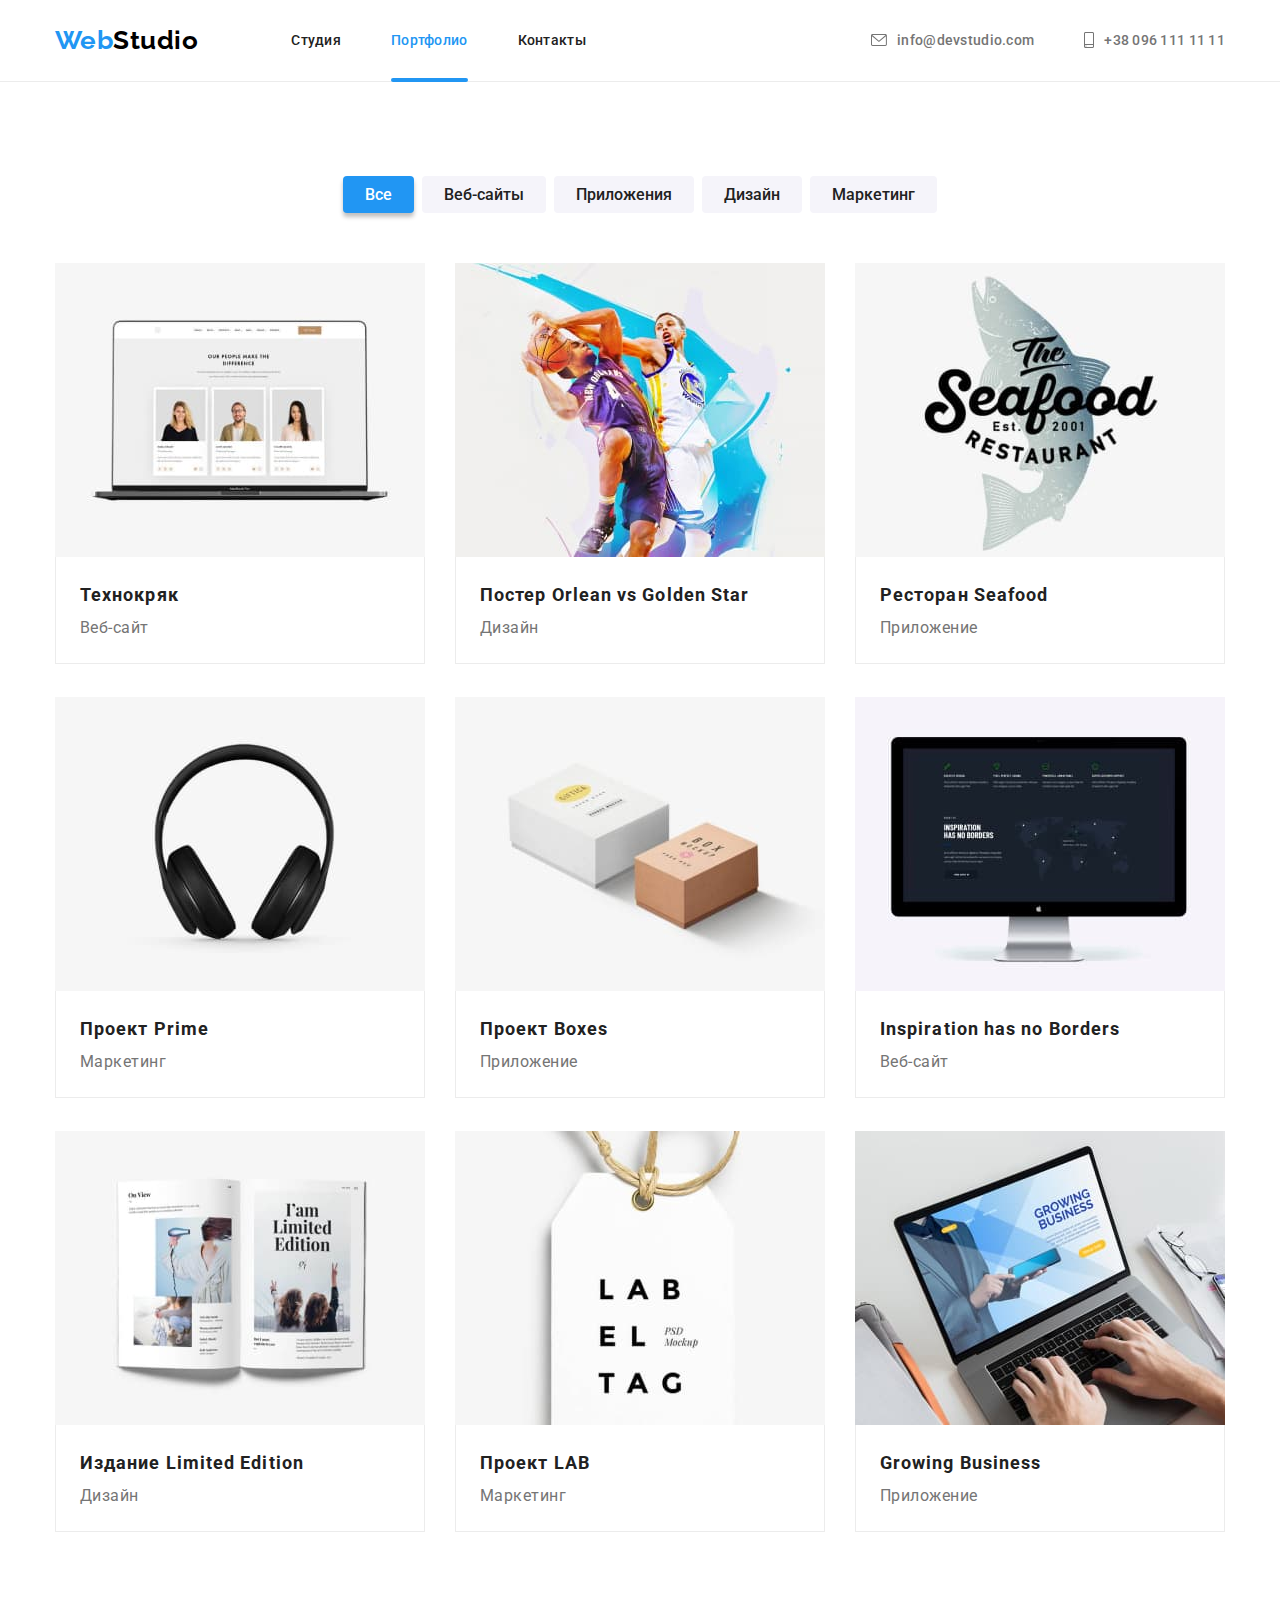
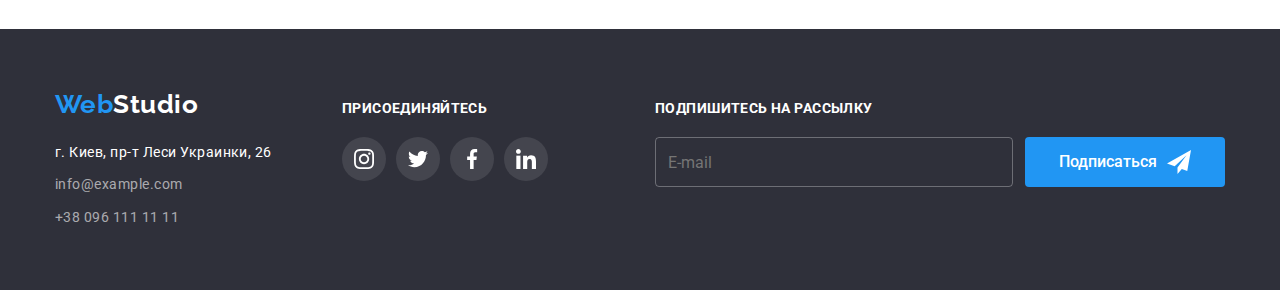
==== commit b2d52359: "hw7 +++2" ====
--- a/portfolio.html
+++ b/portfolio.html
@@ -241,11 +241,11 @@
       
             <section class="online">
               <h2 class="title__online">Подпишитесь на рассылку</h2>
-              <form action="#" class="online-form">
+              <form action="#" class="online__form">
                 <input 
                   type="email" 
                   name="online-mail" 
-                  class="online-input" 
+                  class="online__input" 
                   placeholder="E-mail"  
                   required
                 >
--- a/css/main.min.css
+++ b/css/main.min.css
@@ -1,2 +1,2 @@
-:root{--primary-text-color: #757575;--title-text-color: #212121;--accent-color: #ffffff;--background-color: #f5f4fa;--accent-text-color: #2196f3;--background-hero: #2f303a;--address-color: #c4c4c4;--logo-color: #000000;--header-border: #ececec;--address-color: rgba(255, 255, 255, 0.6);--social-link-color: #afb1b8;--button-shadow: rgba(0, 0, 0, 0.25);--footer-social-link-color: rgba(255, 255, 255, 0.1);--input-form-border: rgba(33, 33, 33, 0.2);--time-duration: 500ms;--features-background-color: rgba(47, 48, 58, 0.8);--top-box-color: rgba(33, 150, 243, 0.9);--backdrop-color: rgba(0, 0, 0, 0.2)}.visually-hidden{position:absolute;width:1px;height:1px;margin:-1px;border:0;padding:0;white-space:nowrap;clip-path:inset(100%);clip:rect(0 0 0 0);overflow:hidden}html{box-sizing:border-box}*,*::before,*::after{box-sizing:inherit}input:-webkit-autofill,input:-webkit-autofill:hover,input:-webkit-autofill:focus,input:-webkit-autofill:active{transition:background-color 5000s ease-in-out 0s;-webkit-box-shadow:0 0 0px 1000px #fff inset}p,h1,h2,h3,h4,h5,h6{margin:0}img{display:block;max-width:100%;height:auto}.list{list-style:none;padding:0;margin:0}.page{margin:0;background-color:var(--accent-color);color:var(--primary-text-color);font-family:Roboto, sans-serif;font-style:normal;letter-spacing:0.03em}.container{text-align:center;width:1200px;margin:0px auto;padding:0 15px}.title{color:var(--title-text-color);font-weight:700;font-size:18px;line-height:2;letter-spacing:.06em}.team-social__list{display:flex;justify-content:center}.team-social__item{background-color:var(--accent-color);width:44px;height:44px;border-radius:50%;transition:background-color var(--time-duration) cubic-bezier(0.4, 0, 0.2, 1)}.team-social__item+.team-social__item{margin-left:10px}.social__link{width:100%;height:100%;display:flex;align-items:center;justify-content:center;border-radius:50%;transition:color var(--time-duration) cubic-bezier(0.4, 0, 0.2, 1),background-color var(--time-duration) cubic-bezier(0.4, 0, 0.2, 1)}.social__link:hover,.social__link:focus{background-color:var(--accent-text-color)}.social__link:hover .social__icon,.social__link:focus .social__icon{fill:var(--accent-color)}.social__icon{fill:var(--social-link-color);transition:fill var(--time-duration) cubic-bezier(0.4, 0, 0.2, 1)}.customers{justify-content:center;padding-top:100px;padding-bottom:88px}.title__customers{color:var(--title-text-color);font-weight:700;font-size:36px;line-height:1.16;letter-spacing:.03em;margin-bottom:50px}.customers__list{display:flex;justify-content:center}.customers__item{background-color:var(--accent-color);width:170px;height:92px;border:1px solid var(--social-link-color);box-sizing:border-box;border-radius:4px;transition:color var(--time-duration) cubic-bezier(0.4, 0, 0.2, 1)}.customers__item:hover,.customers__item:focus{border:1px solid var(--accent-text-color);box-sizing:border-box;border-radius:4px}.customers__item+.customers__item{margin-left:30px}.customers__link{width:100%;height:100%;display:flex;align-items:center;justify-content:center;transition:color var(--time-duration) cubic-bezier(0.4, 0, 0.2, 1)}.customers__link:hover,.customers__link:focus{background-color:var(--accent-color)}.customers__link:hover .customers__icon,.customers__link:focus .customers__icon{fill:var(--accent-text-color)}.customers__icon{fill:var(--social-link-color);transition:fill var(--time-duration) cubic-bezier(0.4, 0, 0.2, 1)}.header{border-bottom:1px solid var(--header-border)}.logo-head{display:flex;align-items:center}.link{text-decoration:none;color:inherit;transition:color var(--time-duration) cubic-bezier(0.4, 0, 0.2, 1)}.logo{color:var(--accent-text-color);font-weight:700;font-size:26px;line-height:1.2;font-family:Raleway, sans-serif;transition:color var(--time-duration) cubic-bezier(0.4, 0, 0.2, 1)}.logo:hover{color:var(--accent-text-color)}.top-logo{color:var(--logo-color)}.logo-header .logo{padding-top:24px;padding-bottom:24px}.down,.city{color:var(--accent-color)}.nav{margin-left:93px}.site-nav{display:flex;color:var(--title-text-color);font-weight:500;font-size:14px;line-height:1.2;letter-spacing:.02em;transition:color var(--time-duration) cubic-bezier(0.4, 0, 0.2, 1)}.site-nav__item+.site-nav__item{margin-left:50px}.site-nav__studio,.site-nav__portfolio,.site-nav__contacts{color:var(--title-text-color);padding-top:32px;padding-bottom:32px;display:block;transition:color var(--time-duration) cubic-bezier(0.4, 0, 0.2, 1)}.site-nav .link{position:relative}.site-nav .link:hover,.site-nav .link:focus,.site-nav .link.current{color:var(--accent-text-color)}.site-nav .link.current::after{position:absolute;content:"";width:100%;height:4px;background-color:var(--accent-text-color);left:0;bottom:-1px;box-sizing:border-box;border-radius:2px}.auth-nav{display:flex;margin-left:auto;transition:color var(--time-duration) cubic-bezier(0.4, 0, 0.2, 1)}.auth-nav__item+.auth-nav__item{margin-left:50px}.auth-nav__mail,.auth-nav__phone,.auth-nav__first-mail{display:flex;align-items:center;color:var(--primary-text-color);font-weight:500;font-size:14px;line-height:1.2;letter-spacing:.02em;padding:32px 0;transition:color var(--time-duration) cubic-bezier(0.4, 0, 0.2, 1)}.auth-nav .link:hover,.auth-nav .link:focus{color:var(--accent-text-color)}.auth-nav .link:hover .mail-icon,.auth-nav .link:focus .mail-icon,.auth-nav .link:hover .phone-icon,.auth-nav .link:focus .phone-icon{fill:var(--accent-text-color)}.mail-icon,.phone-icon{fill:currentColor;margin-right:10px;transition:fill var(--time-duration) cubic-bezier(0.4, 0, 0.2, 1)}.hero{padding-top:200px;padding-bottom:200px;background-color:var(--background-hero);background-image:linear-gradient(rgba(47,48,58,0.4), rgba(47,48,58,0.4)),url(../images/hero-bg.jpg);width:1600px;height:600px;background-repeat:no-repeat;background-position:50% 50%;background-size:cover;margin:0 auto}.hero__title{color:var(--accent-color);font-weight:900;font-size:44px;line-height:1.4;letter-spacing:.06em;width:696px;margin:0 auto 30px;text-transform:uppercase}.hero__button{color:var(--accent-color);font-weight:700;font-size:16px;line-height:1.9;letter-spacing:.06em;text-align:center;width:200px;height:50px;border-radius:4px;border:0;background-color:var(--accent-text-color);font-family:Roboto, sans-serif;cursor:pointer}.employees{display:flex}.employees .item{border-radius:4px;box-shadow:0 4px 4px 0 var(--button-shadow);overflow:hidden}.employees .item+.item{margin-left:30px}.property{padding-bottom:94px;padding-top:94px}.differences{display:flex}.differences__item{margin-right:30px;width:270px}.differences__item:last-child{margin-right:0}.property__item{display:flex;align-items:center;justify-content:center;background-color:var(--background-color);width:270px;height:120px;margin-bottom:30px}.title-features{display:inline;margin-right:auto;margin-bottom:50px}.photos{padding-bottom:94px}.features{display:flex}.features .item{position:relative}.features .item+.item{margin-left:30px}.features-text{color:var(--accent-color);font-weight:700;font-size:14px;line-height:1.2;letter-spacing:.03em;text-transform:uppercase}.features-text-box{position:absolute;background-color:var(--features-background-color);width:370px;height:70px;bottom:0;display:flex;align-items:center;justify-content:center}.projects{display:flex;flex-wrap:wrap;padding-left:0;padding-right:0;transition:color var(--time-duration) cubic-bezier(0.4, 0, 0.2, 1)}.projects .item{text-align:left;width:370px;height:404px;margin-right:30px;transition:color var(--time-duration) cubic-bezier(0.4, 0, 0.2, 1),box-shadow var(--time-duration) cubic-bezier(0.4, 0, 0.2, 1)}.projects .project__wrap:hover,.projects .project__wrap:focus{box-shadow:0 4px 4px 0 var(--button-shadow)}.project__wrap{display:block;transition:box-shadow var(--time-duration) cubic-bezier(0.4, 0, 0.2, 1)}.project__wrap:hover .project__top-text,.project__wrap:focus .project__top-text{transform:translateY(0)}.projects .item:nth-child(3n){margin-right:0}.projects .item:nth-child(n+3){margin-bottom:30px}.projects .item:nth-last-child(-n+3){margin-bottom:0}.project__item-wrap{position:relative;overflow:hidden}.project__top-text{position:absolute;top:0;left:0;height:100%;color:var(--accent-color);font-size:18px;line-height:1.55;letter-spacing:.03em;background-color:var(--top-box-color);padding:63px 24px;transform:translateY(101%);transition:transform var(--time-duration)}.address .link{color:var(--address-color)}.address .link:focus,.address .link:hover{color:var(--accent-text-color)}.footer{display:flex;padding-top:60px;padding-bottom:60px;background-color:var(--background-hero)}.bottom{display:flex;text-align:left;align-items:baseline}.footer .bottom{align-items:baseline}.page{color:var(--address-color)}.footer .mail,.footer .phone,.footer .city{font-weight:400;font-size:14px;line-height:1.7;font-style:normal;display:block}.address__item{margin-bottom:9px}.address__item:last-child{margin-bottom:0}.bottom .logo{display:flex}.logo-footer{margin-bottom:20px}.connect{margin-left:70px}.title__connect,.title__online{color:var(--accent-color);font-weight:700;font-size:14px;line-height:1.2;letter-spacing:.03em;margin-bottom:20px;text-transform:uppercase}.footer-social-item{border-radius:50%;width:44px;height:44px;transition:background-color var(--time-duration) cubic-bezier(0.4, 0, 0.2, 1)}.footer-social-link{width:100%;height:100%;display:flex;align-items:center;justify-content:center;border-radius:50%;transition:background-color var(--time-duration) cubic-bezier(0.4, 0, 0.2, 1);background-color:var(--footer-social-link-color)}.footer-social-link:hover,.footer-social-link:focus{background-color:var(--accent-text-color)}.footer-social-link:hover .footer-social-icon,.footer-social-link:focus .footer-social-icon{fill:var(--accent-color)}.footer-social-item+.footer-social-item{margin-left:10px}.footer-social-icon{fill:var(--accent-color);transition:fill var(--time-duration) cubic-bezier(0.4, 0, 0.2, 1)}.online{margin-left:auto}.online-input{background-color:transparent;width:358px;height:50px;border-radius:4px;outline:none;color:var(--accent-color);border:1px solid var(--input-form-border);transition:border-color var(--time-duration) cubic-bezier(0.4, 0, 0.2, 1)}.online-form{display:flex;align-items:center;justify-content:center}.online-title{color:var(--accent-color);font-weight:700;font-size:14px;line-height:1.2;letter-spacing:.03em;margin-bottom:20px;text-transform:uppercase}.online__button{display:flex;align-items:center;justify-content:center;border-radius:4px;padding:6px 22px;border:0;margin-left:12px;background-color:var(--accent-text-color);color:var(--accent-color);font-weight:500;font-size:16px;line-height:1.6;width:200px;height:50px;cursor:pointer;transition:color var(--time-duration) cubic-bezier(0.4, 0, 0.2, 1),background-color var(--time-duration) cubic-bezier(0.4, 0, 0.2, 1)}.online__button-icon{margin-left:10px;transition:fill var(--time-duration) cubic-bezier(0.4, 0, 0.2, 1)}.section .images{display:block}.section .customers-title,.section .images,.section .list-team{color:var(--title-text-color);font-weight:700;font-size:36px;line-height:1.16;letter-spacing:.03em;text-align:center}.section .list-team{margin-bottom:50px}.signature{background-color:var(--accent-color);padding:30px}.title-description{margin-bottom:10px;text-align:left;color:var(--title-text-color);font-weight:700;font-size:14px;line-height:1.2;letter-spacing:.03em;text-transform:uppercase}.title{color:var(--title-text-color);letter-spacing:0.06em}.title-team{color:var(--title-text-color);font-weight:500;font-size:16px;line-height:1.2;text-align:center;margin-bottom:10px}.section-content{text-align:left;color:var(--primary-text-color);font-weight:400;font-size:14px;line-height:1.71;letter-spacing:.03em}.profession{text-align:center;margin-bottom:16px}.team{background-color:var(--background-color);padding-bottom:94px;padding-top:94px}.portfolio-section{padding:94px 0;transition:color var(--time-duration) cubic-bezier(0.4, 0, 0.2, 1)}.portfolio-btns{display:flex;align-items:center;justify-content:center;margin-bottom:50px}.portfolio-btns .current{background-color:var(--accent-text-color);color:var(--accent-color);box-shadow:0 4px 4px 0 var(--button-shadow)}.btns-list:first-child{margin-left:0}.btns-list{margin-left:8px;transition:background-color var(--time-duration) cubic-bezier(0.4, 0, 0.2, 1)}.portfolio-button{border-radius:4px;padding:6px 22px;border:0;background-color:var(--background-color);color:var(--title-text-color);font-weight:500;font-size:16px;line-height:1.6;cursor:pointer;transition:color var(--time-duration) cubic-bezier(0.4, 0, 0.2, 1),background-color var(--time-duration) cubic-bezier(0.4, 0, 0.2, 1),box-shadow var(--time-duration) cubic-bezier(0.4, 0, 0.2, 1)}.portfolio-button:hover,.portfolio-button:focus,.portfolio-button:active{background-color:var(--accent-text-color);color:var(--accent-color);box-shadow:0 4px 4px 0 var(--button-shadow)}.title .sites{font-weight:700;font-size:18px;line-height:2;letter-spacing:.06em;margin-bottom:4px}.description-photo{padding:20px 24px;border:1px solid var(--header-border);border-top:0}.section .content{color:var(--primary-text-color);font-size:16px;line-height:1.87}.backdrop{position:fixed;width:100vw;height:100vh;background-color:var(--backdrop-color);top:0;left:0;transition:opacity var(--time-duration),visibility var(--time-duration)}.modal{position:absolute;padding:40px;top:50%;left:50%;transform:rotate(0) translate(-50%, -50%);transition:transform var(--time-duration);width:528px;height:581px;background-color:var(--background-color);border-radius:5px}.modal-form{margin-top:30px}.modal-form__field{margin-bottom:10px}.modal-form__field:last-child{margin-bottom:0}.modal-input__wrap{position:relative}.modal-input__text{color:var(--primary-text-color);font-weight:400;font-size:12px;line-height:1.16;letter-spacing:.01;display:block;margin-bottom:5px}.modal-input{display:block;width:100%;height:40px;border:1px solid var(--input-form-border);border-radius:4px;padding-left:48px;padding-right:31px;outline:none;background-color:transparent;transition:border-color var(--time-duration) cubic-bezier(0.4, 0, 0.2, 1);color:var(--logo-color)}.modal-input:focus+.input-icon,.modal-input:hover+.input-icon{fill:var(--accent-text-color)}.modal-input:hover,.modal-input:focus{border-color:var(--accent-text-color)}.modal__text{display:block;width:100%;height:100px;border:1px solid var(--input-form-border);border-radius:4px;outline:none;padding:10px;resize:none;background-color:transparent;color:var(--logo-color);transition:border-color var(--time-duration) cubic-bezier(0.4, 0, 0.2, 1)}.modal__text:focus,.modal__text:hover{border-color:var(--accent-text-color)}.input__icon{position:absolute;top:50%;transform:translateY(-50%);left:12px;transition:fill var(--time-duration) cubic-bezier(0.4, 0, 0.2, 1)}.icon-close{transition:fill var(--time-duration) cubic-bezier(0.4, 0, 0.2, 1)}.modal-close__button-link:hover .icon-close{fill:var(--accent-text-color)}.modal-close__button{position:absolute;top:8px;right:8px;width:30px;height:30px;background-color:transparent;border-radius:50%;border:1px solid var(--address-color);display:flex;align-items:center;justify-content:center;transition:fill var(--time-duration) cubic-bezier(0.4, 0, 0.2, 1)}.modal-close__button:hover,.modal-close__button:focus{fill:var(--accent-text-color)}.modal__title{position:absolute;color:var(--title-text-color);font-weight:700;font-size:20px;line-height:1.15;letter-spacing:.03em;text-align:center;margin-bottom:12px}.modal-submit__button{display:flex;align-items:center;justify-content:center;border-radius:4px;border:0;background-color:var(--accent-text-color);color:var(--accent-color);font-weight:500;font-size:16px;line-height:1.6;width:200px;height:50px;cursor:pointer;transition:color var(--time-duration) cubic-bezier(0.4, 0, 0.2, 1),background-color var(--time-duration) cubic-bezier(0.4, 0, 0.2, 1);margin:30px auto}.check-wrap{margin-top:20px}.modal-check-text{display:flex;align-items:center;color:var(--primary-text-color);font-weight:400;font-size:14px;line-height:1.71;letter-spacing:.03em}.modal-check-text span{width:16px;height:15px;border:2px solid var(--logo-color);margin-right:5px;border-radius:2px;display:flex;align-items:center;justify-content:center}.modal-check:checked+.modal-check-text span{background-color:var(--accent-color);border:none}.modal-check-link{color:var(--accent-text-color);font-weight:400;font-size:14px;line-height:1.71;letter-spacing:.03em;text-decoration-line:underline;padding-left:5px}.modal-check:checked+.modal-check-text .icon-check{fill:var(--accent-text-color)}.icon-check{fill:transparent}.is-hidden{visibility:hidden;opacity:0;pointer-events:none}.backdrop.is-hidden .modal{transform:rotate(90deg)}
+:root{--primary-text-color: #757575;--title-text-color: #212121;--accent-color: #ffffff;--background-color: #f5f4fa;--accent-text-color: #2196f3;--background-hero: #2f303a;--address-color: #c4c4c4;--logo-color: #000000;--header-border: #ececec;--address-color: rgba(255, 255, 255, 0.6);--social-link-color: #afb1b8;--button-shadow: rgba(0, 0, 0, 0.25);--footer-social-link-color: rgba(255, 255, 255, 0.1);--input-form-border: rgba(33, 33, 33, 0.2);--time-duration: 500ms;--features-background-color: rgba(47, 48, 58, 0.8);--top-box-color: rgba(33, 150, 243, 0.9);--backdrop-color: rgba(0, 0, 0, 0.2);--online-input-form-border: rgba(255, 255, 255, 0.3)}.visually-hidden{position:absolute;width:1px;height:1px;margin:-1px;border:0;padding:0;white-space:nowrap;clip-path:inset(100%);clip:rect(0 0 0 0);overflow:hidden}html{box-sizing:border-box}*,*::before,*::after{box-sizing:inherit}input:-webkit-autofill,input:-webkit-autofill:hover,input:-webkit-autofill:focus,input:-webkit-autofill:active{transition:background-color 5000s ease-in-out 0s;-webkit-box-shadow:0 0 0px 1000px #fff inset}p,h1,h2,h3,h4,h5,h6{margin:0}img{display:block;max-width:100%;height:auto}.list{list-style:none;padding:0;margin:0}.page{margin:0;background-color:var(--accent-color);color:var(--primary-text-color);font-family:Roboto, sans-serif;font-style:normal;letter-spacing:0.03em}.container{text-align:center;width:1200px;margin:0px auto;padding:0 15px}.title{color:var(--title-text-color);font-weight:700;font-size:18px;line-height:2;letter-spacing:.06em}.team-social__list{display:flex;justify-content:center}.team-social__item{background-color:var(--accent-color);width:44px;height:44px;border-radius:50%;transition:background-color var(--time-duration) cubic-bezier(0.4, 0, 0.2, 1)}.team-social__item+.team-social__item{margin-left:10px}.social__link{width:100%;height:100%;display:flex;align-items:center;justify-content:center;border-radius:50%;transition:color var(--time-duration) cubic-bezier(0.4, 0, 0.2, 1),background-color var(--time-duration) cubic-bezier(0.4, 0, 0.2, 1)}.social__link:hover,.social__link:focus{background-color:var(--accent-text-color)}.social__link:hover .social__icon,.social__link:focus .social__icon{fill:var(--accent-color)}.social__icon{fill:var(--social-link-color);transition:fill var(--time-duration) cubic-bezier(0.4, 0, 0.2, 1)}.customers{justify-content:center;padding-top:100px;padding-bottom:88px}.title__customers{color:var(--title-text-color);font-weight:700;font-size:36px;line-height:1.16;letter-spacing:.03em;margin-bottom:50px}.customers__list{display:flex;justify-content:center}.customers__item{background-color:var(--accent-color);width:170px;height:92px;border:1px solid var(--social-link-color);box-sizing:border-box;border-radius:4px;transition:color var(--time-duration) cubic-bezier(0.4, 0, 0.2, 1)}.customers__item:hover,.customers__item:focus{border:1px solid var(--accent-text-color);box-sizing:border-box;border-radius:4px}.customers__item+.customers__item{margin-left:30px}.customers__link{width:100%;height:100%;display:flex;align-items:center;justify-content:center;transition:color var(--time-duration) cubic-bezier(0.4, 0, 0.2, 1)}.customers__link:hover,.customers__link:focus{background-color:var(--accent-color)}.customers__link:hover .customers__icon,.customers__link:focus .customers__icon{fill:var(--accent-text-color)}.customers__icon{fill:var(--social-link-color);transition:fill var(--time-duration) cubic-bezier(0.4, 0, 0.2, 1)}.header{border-bottom:1px solid var(--header-border)}.logo-head{display:flex;align-items:center}.link{text-decoration:none;color:inherit;transition:color var(--time-duration) cubic-bezier(0.4, 0, 0.2, 1)}.logo{color:var(--accent-text-color);font-weight:700;font-size:26px;line-height:1.2;font-family:Raleway, sans-serif;transition:color var(--time-duration) cubic-bezier(0.4, 0, 0.2, 1)}.logo:hover{color:var(--accent-text-color)}.top-logo{color:var(--logo-color)}.logo-header .logo{padding-top:24px;padding-bottom:24px}.down,.city{color:var(--accent-color)}.nav{margin-left:93px}.site-nav{display:flex;color:var(--title-text-color);font-weight:500;font-size:14px;line-height:1.2;letter-spacing:.02em;transition:color var(--time-duration) cubic-bezier(0.4, 0, 0.2, 1)}.site-nav__item+.site-nav__item{margin-left:50px}.site-nav__studio,.site-nav__portfolio,.site-nav__contacts{color:var(--title-text-color);padding-top:32px;padding-bottom:32px;display:block;transition:color var(--time-duration) cubic-bezier(0.4, 0, 0.2, 1)}.site-nav .link{position:relative}.site-nav .link:hover,.site-nav .link:focus,.site-nav .link.current{color:var(--accent-text-color)}.site-nav .link.current::after{position:absolute;content:"";width:100%;height:4px;background-color:var(--accent-text-color);left:0;bottom:-1px;box-sizing:border-box;border-radius:2px}.auth-nav{display:flex;margin-left:auto;transition:color var(--time-duration) cubic-bezier(0.4, 0, 0.2, 1)}.auth-nav__item+.auth-nav__item{margin-left:50px}.auth-nav__mail,.auth-nav__phone,.auth-nav__first-mail{display:flex;align-items:center;color:var(--primary-text-color);font-weight:500;font-size:14px;line-height:1.2;letter-spacing:.02em;padding:32px 0;transition:color var(--time-duration) cubic-bezier(0.4, 0, 0.2, 1)}.auth-nav .link:hover,.auth-nav .link:focus{color:var(--accent-text-color)}.auth-nav .link:hover .mail-icon,.auth-nav .link:focus .mail-icon,.auth-nav .link:hover .phone-icon,.auth-nav .link:focus .phone-icon{fill:var(--accent-text-color)}.mail-icon,.phone-icon{fill:currentColor;margin-right:10px;transition:fill var(--time-duration) cubic-bezier(0.4, 0, 0.2, 1)}.hero{padding-top:200px;padding-bottom:200px;background-color:var(--background-hero);background-image:linear-gradient(rgba(47,48,58,0.4), rgba(47,48,58,0.4)),url(../images/hero-bg.jpg);width:1600px;height:600px;background-repeat:no-repeat;background-position:50% 50%;background-size:cover;margin:0 auto}.hero__title{color:var(--accent-color);font-weight:900;font-size:44px;line-height:1.4;letter-spacing:.06em;width:696px;margin:0 auto 30px;text-transform:uppercase}.hero__button{color:var(--accent-color);font-weight:700;font-size:16px;line-height:1.9;letter-spacing:.06em;text-align:center;width:200px;height:50px;border-radius:4px;border:0;background-color:var(--accent-text-color);font-family:Roboto, sans-serif;cursor:pointer}.employees{display:flex}.employees .item{border-radius:4px;box-shadow:0 4px 4px 0 var(--button-shadow);overflow:hidden}.employees .item+.item{margin-left:30px}.property{padding-bottom:94px;padding-top:94px}.differences{display:flex}.differences__item{margin-right:30px;width:270px}.differences__item:last-child{margin-right:0}.property__item{display:flex;align-items:center;justify-content:center;background-color:var(--background-color);width:270px;height:120px;margin-bottom:30px}.title-features{display:inline;margin-right:auto;margin-bottom:50px}.photos{padding-bottom:94px}.features{display:flex}.features .item{position:relative}.features .item+.item{margin-left:30px}.features-text{color:var(--accent-color);font-weight:700;font-size:14px;line-height:1.2;letter-spacing:.03em;text-transform:uppercase}.features-text-box{position:absolute;background-color:var(--features-background-color);width:370px;height:70px;bottom:0;display:flex;align-items:center;justify-content:center}.projects{display:flex;flex-wrap:wrap;padding-left:0;padding-right:0;transition:color var(--time-duration) cubic-bezier(0.4, 0, 0.2, 1)}.projects .item{text-align:left;width:370px;height:404px;margin-right:30px;transition:color var(--time-duration) cubic-bezier(0.4, 0, 0.2, 1),box-shadow var(--time-duration) cubic-bezier(0.4, 0, 0.2, 1)}.projects .project__wrap:hover,.projects .project__wrap:focus{box-shadow:0 4px 4px 0 var(--button-shadow)}.project__wrap{display:block;transition:box-shadow var(--time-duration) cubic-bezier(0.4, 0, 0.2, 1)}.project__wrap:hover .project__top-text,.project__wrap:focus .project__top-text{transform:translateY(0)}.projects .item:nth-child(3n){margin-right:0}.projects .item:nth-child(n+3){margin-bottom:30px}.projects .item:nth-last-child(-n+3){margin-bottom:0}.project__item-wrap{position:relative;overflow:hidden}.project__top-text{position:absolute;top:0;left:0;height:100%;color:var(--accent-color);font-size:18px;line-height:1.55;letter-spacing:.03em;background-color:var(--top-box-color);padding:63px 24px;transform:translateY(101%);transition:transform var(--time-duration)}.address .link{color:var(--address-color)}.address .link:focus,.address .link:hover{color:var(--accent-text-color)}.footer{display:flex;padding-top:60px;padding-bottom:60px;background-color:var(--background-hero)}.bottom{display:flex;text-align:left;align-items:baseline}.footer .bottom{align-items:baseline}.page{color:var(--address-color)}.footer .mail,.footer .phone,.footer .city{font-weight:400;font-size:14px;line-height:1.7;font-style:normal;display:block}.address__item{margin-bottom:9px}.address__item:last-child{margin-bottom:0}.bottom .logo{display:flex}.logo-footer{margin-bottom:20px}.connect{margin-left:70px}.title__connect,.title__online{color:var(--accent-color);font-weight:700;font-size:14px;line-height:1.2;letter-spacing:.03em;margin-bottom:20px;text-transform:uppercase}.footer-social-item{border-radius:50%;width:44px;height:44px;transition:background-color var(--time-duration) cubic-bezier(0.4, 0, 0.2, 1)}.footer-social-link{width:100%;height:100%;display:flex;align-items:center;justify-content:center;border-radius:50%;transition:background-color var(--time-duration) cubic-bezier(0.4, 0, 0.2, 1);background-color:var(--footer-social-link-color)}.footer-social-link:hover,.footer-social-link:focus{background-color:var(--accent-text-color)}.footer-social-link:hover .footer-social-icon,.footer-social-link:focus .footer-social-icon{fill:var(--accent-color)}.footer-social-item+.footer-social-item{margin-left:10px}.footer-social-icon{fill:var(--accent-color);transition:fill var(--time-duration) cubic-bezier(0.4, 0, 0.2, 1)}.online{margin-left:auto}.online__input{background-color:transparent;width:358px;height:50px;border-radius:4px;outline:none;padding-left:12px;color:var(--accent-color);border:1px solid var(--online-input-form-border)}.online__form{display:flex;align-items:center;justify-content:center}.online__button{display:flex;align-items:center;justify-content:center;border-radius:4px;padding:6px 22px;border:0;margin-left:12px;background-color:var(--accent-text-color);color:var(--accent-color);font-weight:500;font-size:16px;line-height:1.6;width:200px;height:50px;cursor:pointer;transition:color var(--time-duration) cubic-bezier(0.4, 0, 0.2, 1),background-color var(--time-duration) cubic-bezier(0.4, 0, 0.2, 1)}.online__button-icon{margin-left:10px;transition:fill var(--time-duration) cubic-bezier(0.4, 0, 0.2, 1)}.section .images{display:block}.section .customers-title,.section .images,.section .list-team{color:var(--title-text-color);font-weight:700;font-size:36px;line-height:1.16;letter-spacing:.03em;text-align:center}.section .list-team{margin-bottom:50px}.signature{background-color:var(--accent-color);padding:30px}.title-description{margin-bottom:10px;text-align:left;color:var(--title-text-color);font-weight:700;font-size:14px;line-height:1.2;letter-spacing:.03em;text-transform:uppercase}.title{color:var(--title-text-color);letter-spacing:0.06em}.title-team{color:var(--title-text-color);font-weight:500;font-size:16px;line-height:1.2;text-align:center;margin-bottom:10px}.section-content{text-align:left;color:var(--primary-text-color);font-weight:400;font-size:14px;line-height:1.71;letter-spacing:.03em}.profession{text-align:center;margin-bottom:16px}.team{background-color:var(--background-color);padding-bottom:94px;padding-top:94px}.portfolio-section{padding:94px 0;transition:color var(--time-duration) cubic-bezier(0.4, 0, 0.2, 1)}.portfolio-btns{display:flex;align-items:center;justify-content:center;margin-bottom:50px}.portfolio-btns .current{background-color:var(--accent-text-color);color:var(--accent-color);box-shadow:0 4px 4px 0 var(--button-shadow)}.btns-list:first-child{margin-left:0}.btns-list{margin-left:8px;transition:background-color var(--time-duration) cubic-bezier(0.4, 0, 0.2, 1)}.portfolio-button{border-radius:4px;padding:6px 22px;border:0;background-color:var(--background-color);color:var(--title-text-color);font-weight:500;font-size:16px;line-height:1.6;cursor:pointer;transition:color var(--time-duration) cubic-bezier(0.4, 0, 0.2, 1),background-color var(--time-duration) cubic-bezier(0.4, 0, 0.2, 1),box-shadow var(--time-duration) cubic-bezier(0.4, 0, 0.2, 1)}.portfolio-button:hover,.portfolio-button:focus,.portfolio-button:active{background-color:var(--accent-text-color);color:var(--accent-color);box-shadow:0 4px 4px 0 var(--button-shadow)}.title .sites{font-weight:700;font-size:18px;line-height:2;letter-spacing:.06em;margin-bottom:4px}.description-photo{padding:20px 24px;border:1px solid var(--header-border);border-top:0}.section .content{color:var(--primary-text-color);font-size:16px;line-height:1.87}.backdrop{position:fixed;width:100vw;height:100vh;background-color:var(--backdrop-color);top:0;left:0;transition:opacity var(--time-duration),visibility var(--time-duration)}.modal{position:absolute;padding:40px;top:50%;left:50%;transform:rotate(0) translate(-50%, -50%);transition:transform var(--time-duration);width:528px;height:581px;background-color:var(--background-color);border-radius:5px}.modal-form{margin-top:30px}.modal-form__field{margin-bottom:10px}.modal-form__field:last-child{margin-bottom:0}.modal-input__wrap{position:relative}.modal-input__text{color:var(--primary-text-color);font-weight:400;font-size:12px;line-height:1.16;letter-spacing:.01;display:block;margin-bottom:5px}.modal-input{display:block;width:100%;height:40px;border:1px solid var(--input-form-border);border-radius:4px;padding-left:48px;padding-right:31px;outline:none;background-color:transparent;transition:border-color var(--time-duration) cubic-bezier(0.4, 0, 0.2, 1);color:var(--logo-color)}.modal-input:focus+.input-icon,.modal-input:hover+.input-icon{fill:var(--accent-text-color)}.modal-input:hover,.modal-input:focus{border-color:var(--accent-text-color)}.modal__text{display:block;width:100%;height:100px;border:1px solid var(--input-form-border);border-radius:4px;outline:none;padding:10px;resize:none;background-color:transparent;color:var(--logo-color);transition:border-color var(--time-duration) cubic-bezier(0.4, 0, 0.2, 1)}.modal__text:focus,.modal__text:hover{border-color:var(--accent-text-color)}.input__icon{position:absolute;top:50%;transform:translateY(-50%);left:12px;transition:fill var(--time-duration) cubic-bezier(0.4, 0, 0.2, 1)}.icon-close{transition:fill var(--time-duration) cubic-bezier(0.4, 0, 0.2, 1)}.modal-close__button-link:hover .icon-close{fill:var(--accent-text-color)}.modal-close__button{position:absolute;top:8px;right:8px;width:30px;height:30px;background-color:transparent;border-radius:50%;border:1px solid var(--address-color);display:flex;align-items:center;justify-content:center;transition:fill var(--time-duration) cubic-bezier(0.4, 0, 0.2, 1)}.modal-close__button:hover,.modal-close__button:focus{fill:var(--accent-text-color)}.modal__title{position:absolute;color:var(--title-text-color);font-weight:700;font-size:20px;line-height:1.15;letter-spacing:.03em;text-align:center;margin-bottom:12px}.modal-submit__button{display:flex;align-items:center;justify-content:center;border-radius:4px;border:0;background-color:var(--accent-text-color);color:var(--accent-color);font-weight:500;font-size:16px;line-height:1.6;width:200px;height:50px;cursor:pointer;transition:color var(--time-duration) cubic-bezier(0.4, 0, 0.2, 1),background-color var(--time-duration) cubic-bezier(0.4, 0, 0.2, 1);margin:30px auto}.check-wrap{margin-top:20px}.modal-check-text{display:flex;align-items:center;color:var(--primary-text-color);font-weight:400;font-size:14px;line-height:1.71;letter-spacing:.03em}.modal-check-text span{width:16px;height:15px;border:2px solid var(--logo-color);margin-right:5px;border-radius:2px;display:flex;align-items:center;justify-content:center}.modal-check:checked+.modal-check-text span{background-color:var(--accent-color);border:none}.modal-check-link{color:var(--accent-text-color);font-weight:400;font-size:14px;line-height:1.71;letter-spacing:.03em;text-decoration-line:underline;padding-left:5px}.modal-check:checked+.modal-check-text .icon-check{fill:var(--accent-text-color)}.icon-check{fill:transparent}.is-hidden{visibility:hidden;opacity:0;pointer-events:none}.backdrop.is-hidden .modal{transform:rotate(90deg)}
 /*# sourceMappingURL=main.min.css.map */